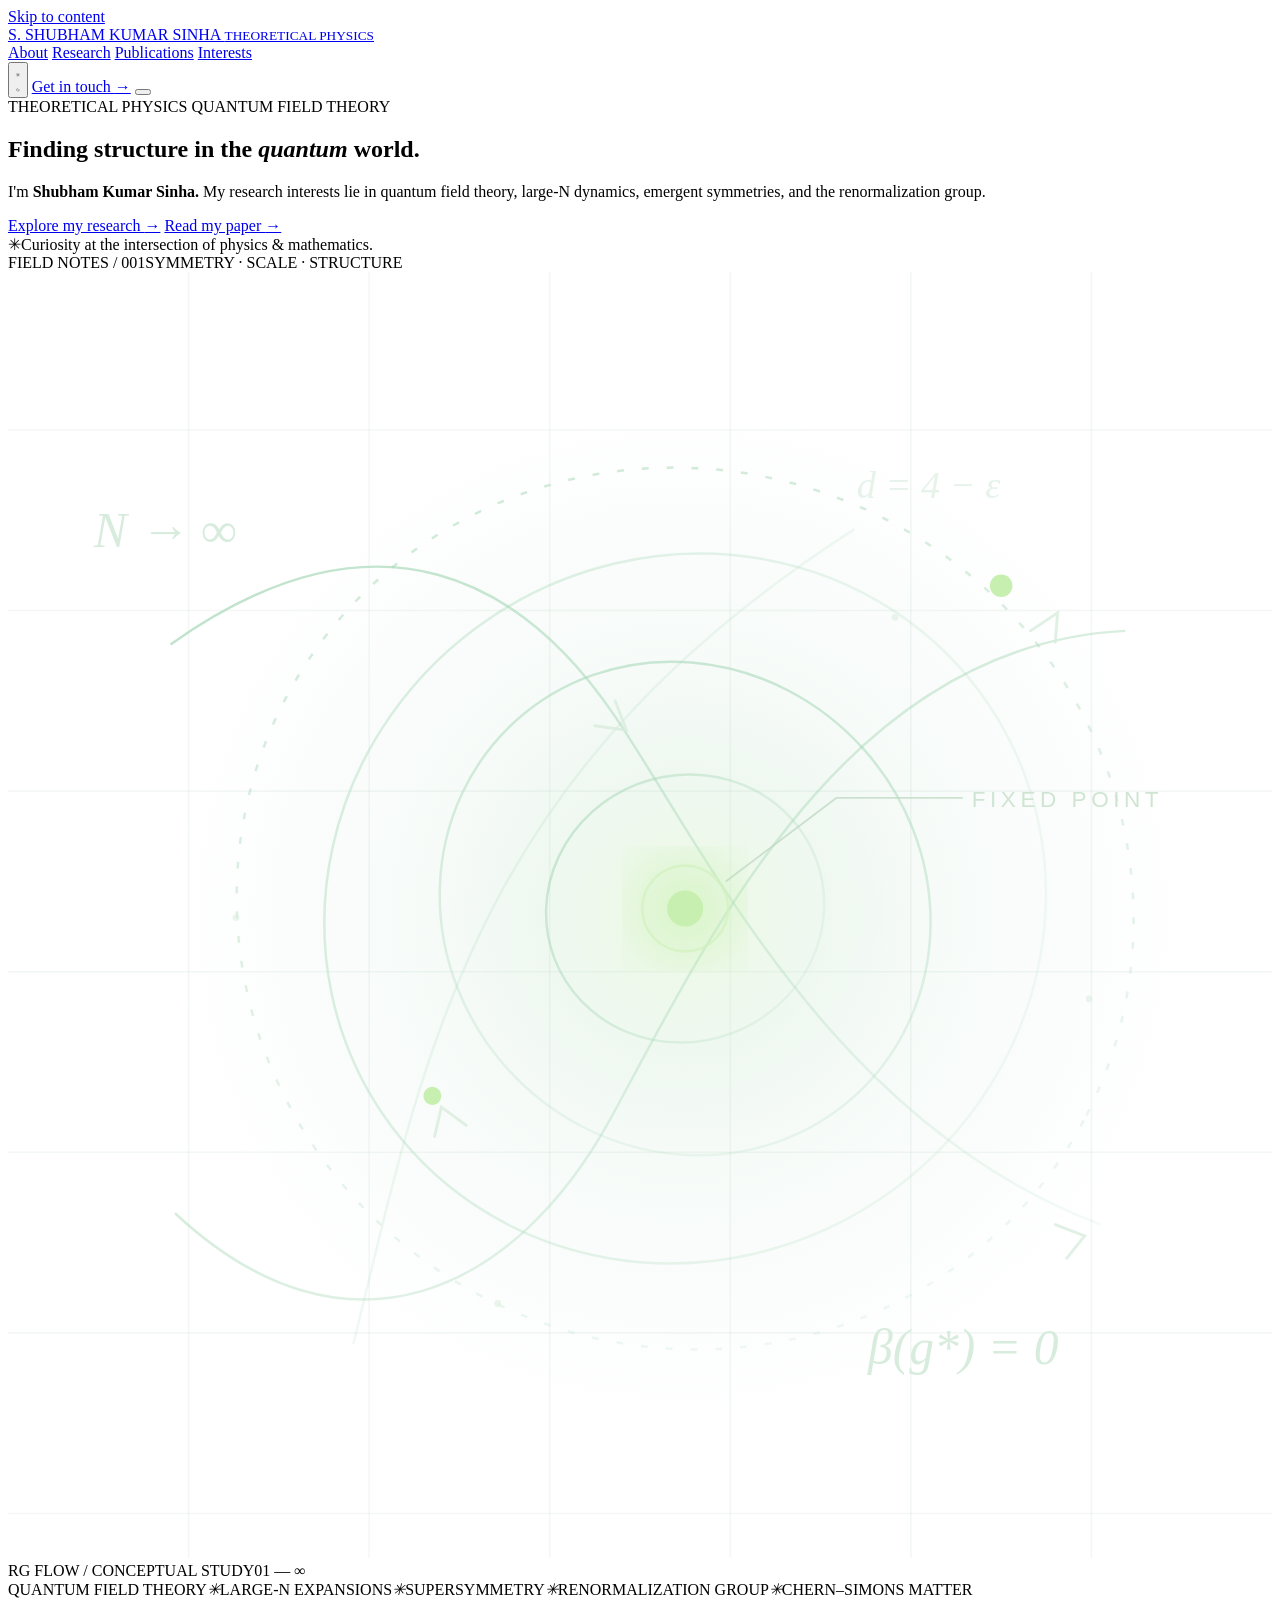
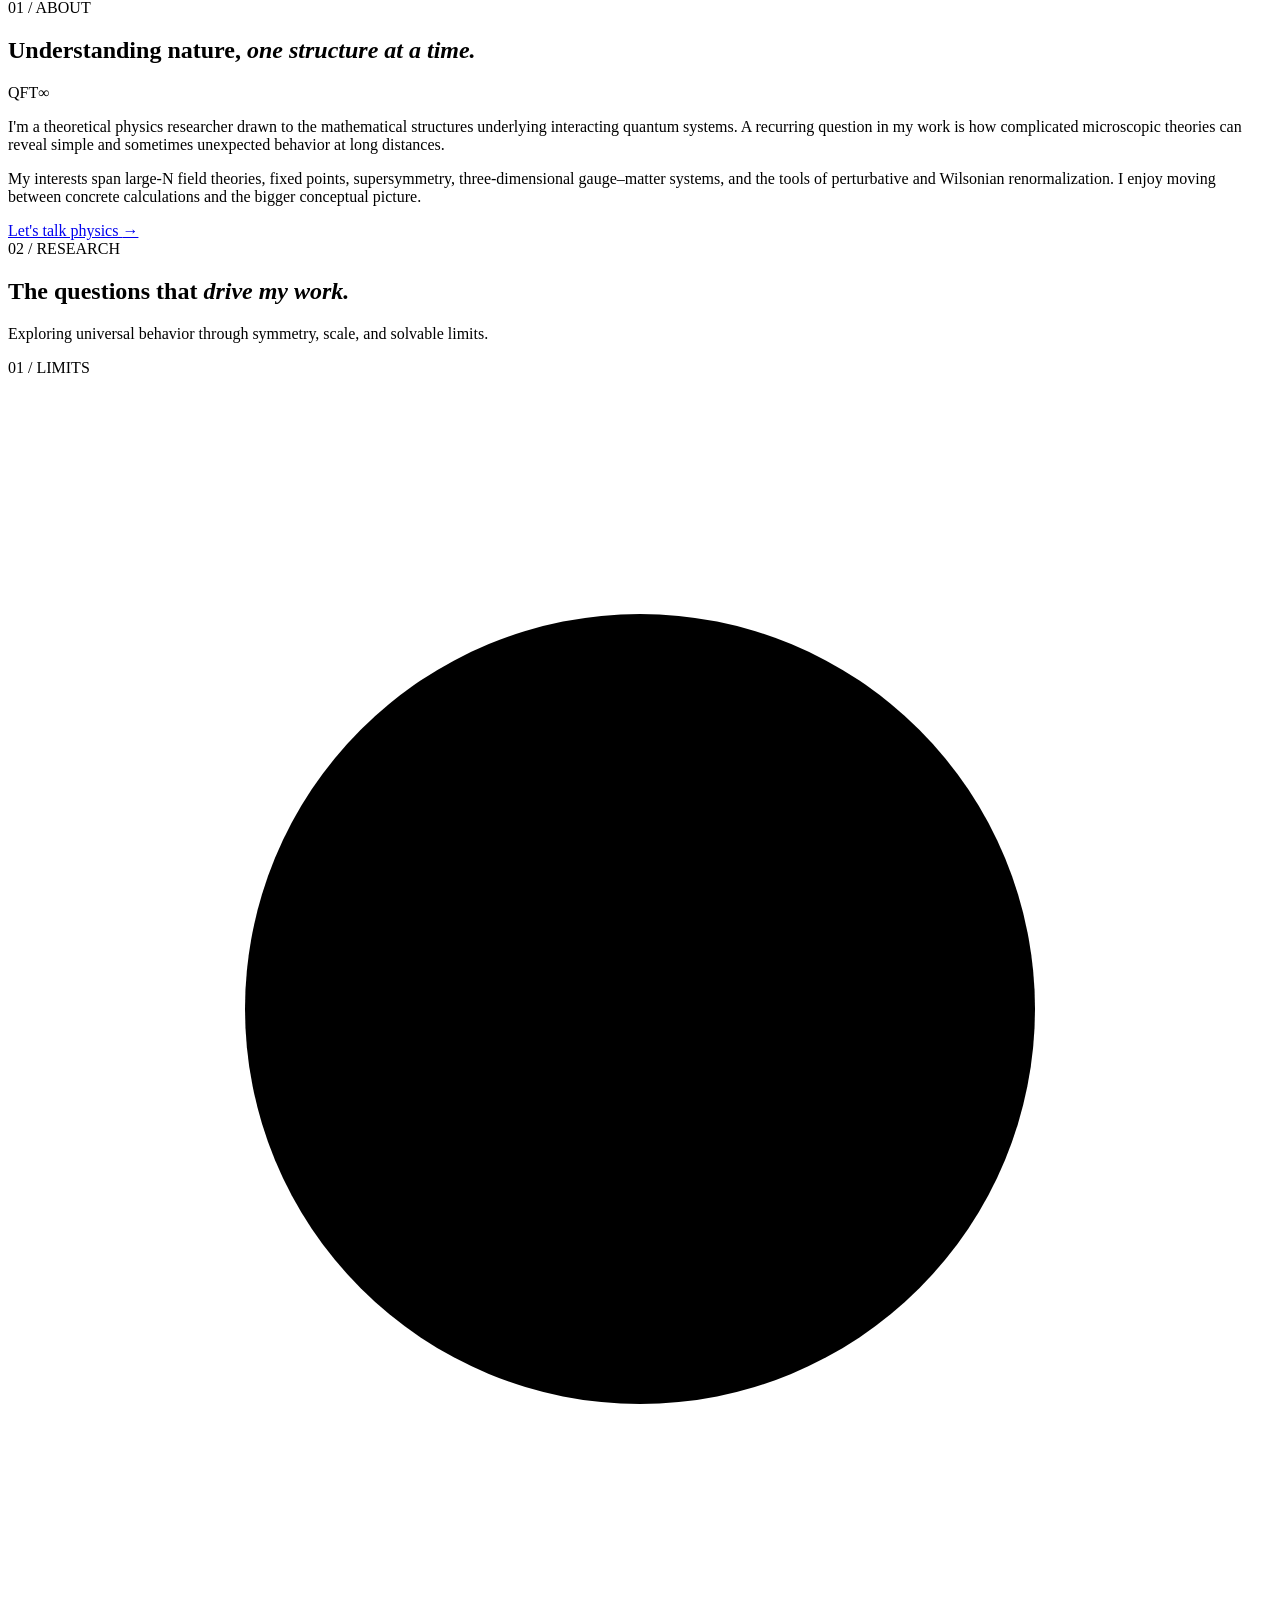
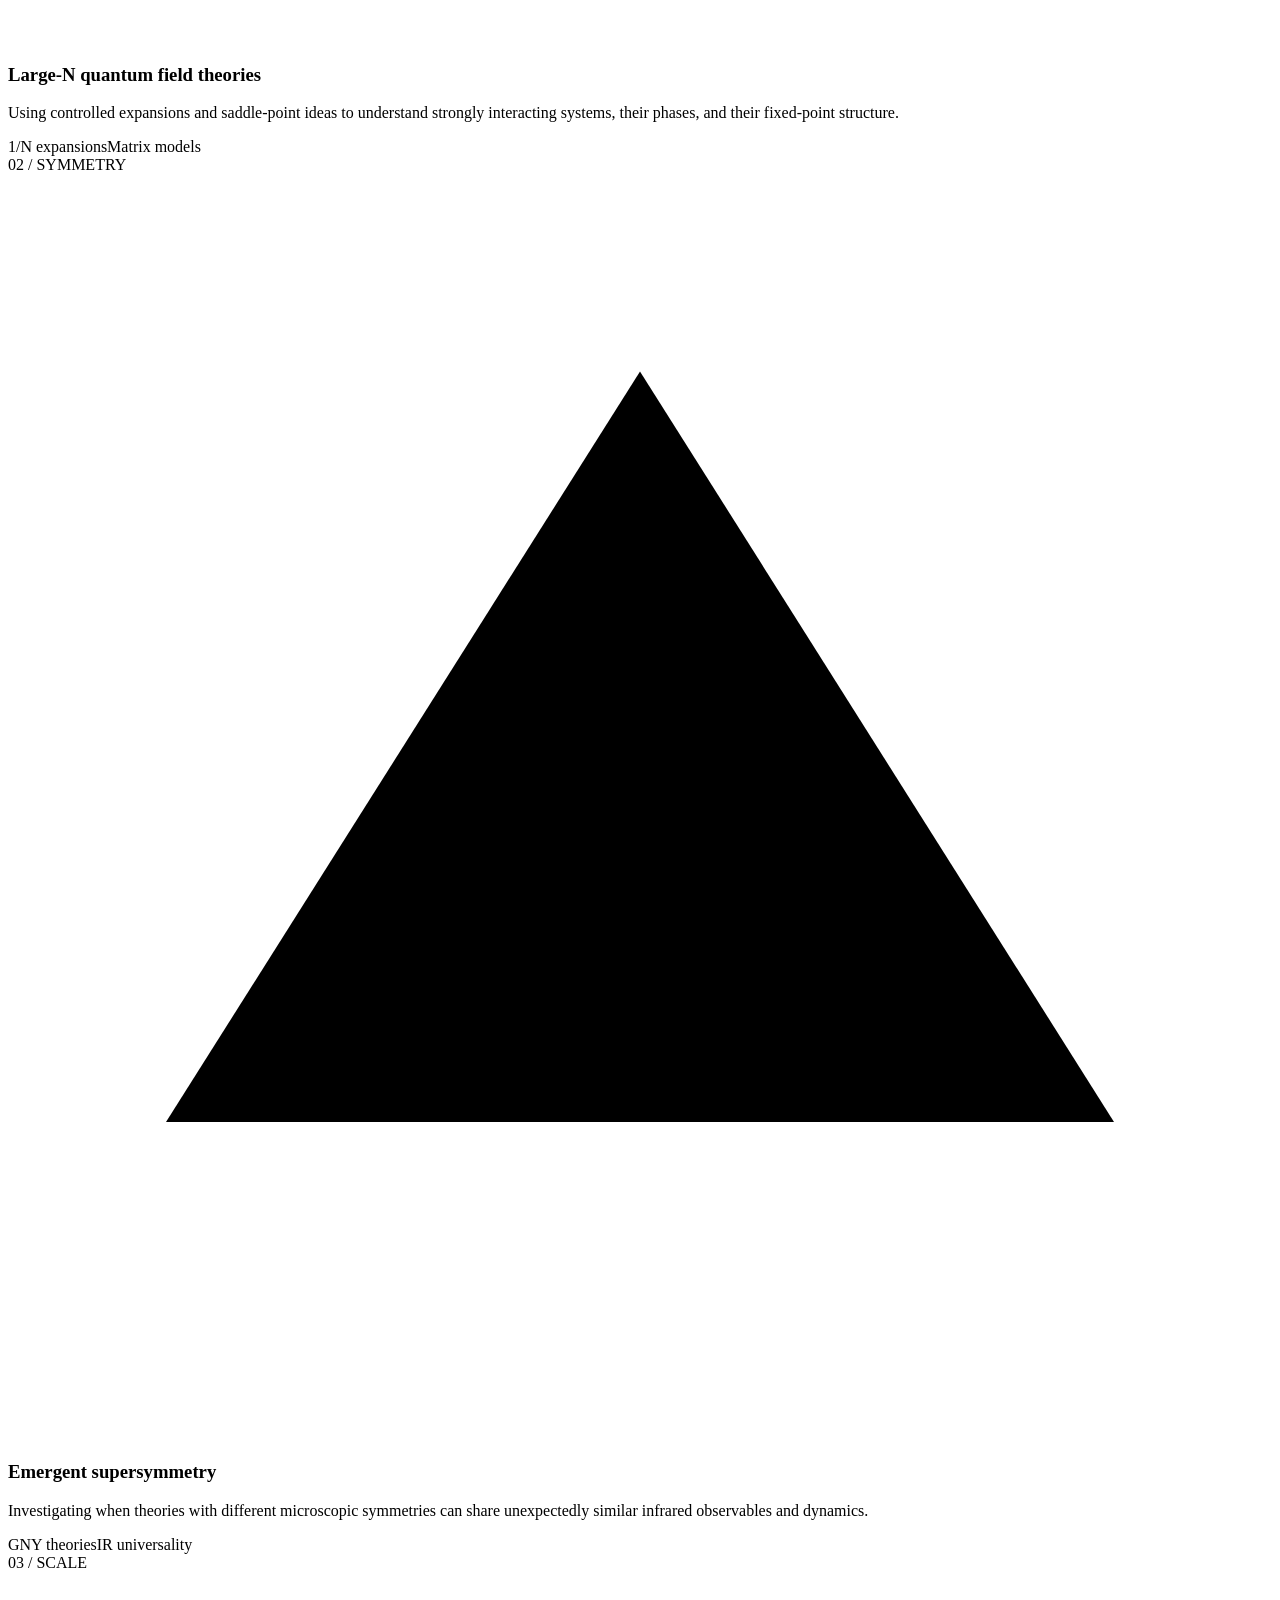
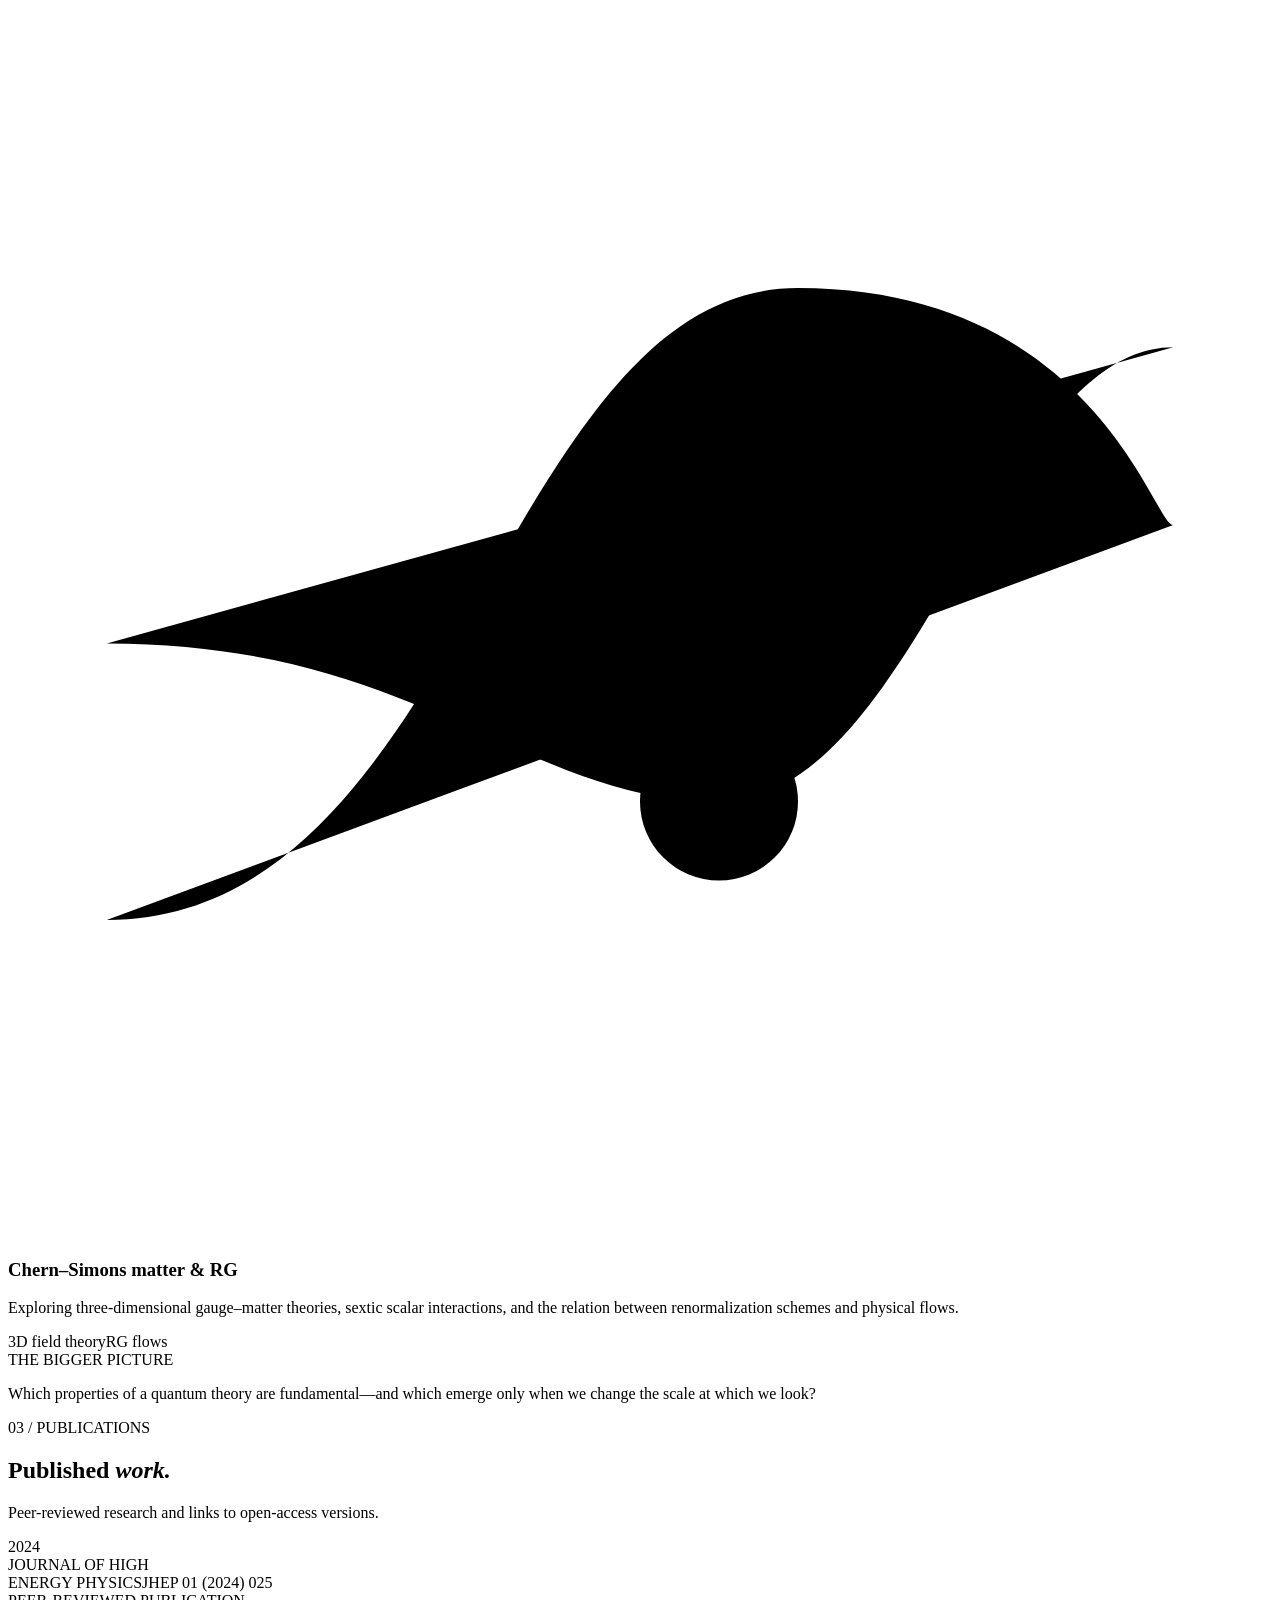
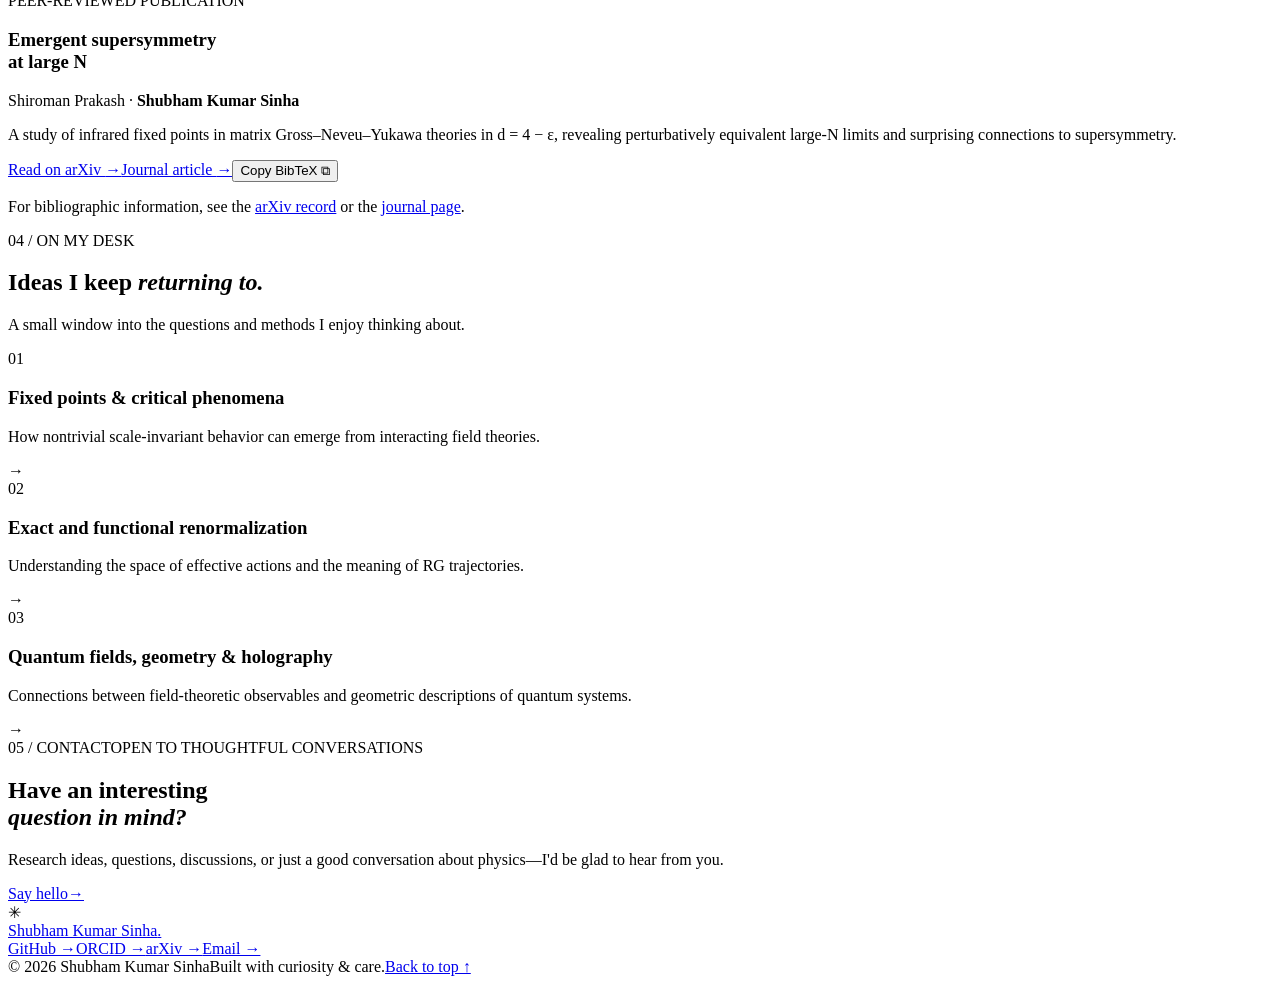
==== index.html @ 21d88cf6 "Add academic website: index.html" ====
<!doctype html>
<html lang="en">
<head>
  <meta charset="utf-8">
  <meta name="viewport" content="width=device-width, initial-scale=1">
  <meta name="theme-color" content="#f6f5f1">
  <meta name="description" content="Shubham Kumar Sinha — theoretical physics researcher exploring quantum field theory, large-N limits, emergent symmetries, and renormalization.">
  <meta property="og:type" content="website">
  <meta property="og:title" content="Shubham Kumar Sinha | Theoretical Physics">
  <meta property="og:description" content="Research in quantum field theory, large-N dynamics, emergent symmetries, and renormalization.">
  <meta property="og:url" content="https://shubham-kumar-sinha.github.io/">
  <title>Shubham Kumar Sinha — Theoretical Physics</title>
  <link rel="icon" type="image/svg+xml" href="./favicon.svg">
  <link rel="stylesheet" href="./styles.css">
  <script defer src="./script.js"></script>
</head>
<body>
  <a class="skip-link" href="#main">Skip to content</a>
  <div class="site-shell" id="top">
    <header class="site-header" id="header">
      <a class="brand" href="#top" aria-label="Shubham Kumar Sinha, home">
        <span class="brand-mark" aria-hidden="true">S<span class="brand-accent">.</span></span>
        <span class="brand-wordmark">SHUBHAM KUMAR SINHA <small>THEORETICAL PHYSICS</small></span>
      </a>
      <nav class="desktop-nav" aria-label="Primary navigation">
        <a href="#about">About</a>
        <a href="#research">Research</a>
        <a href="#publications">Publications</a>
        <a href="#notes">Interests</a>
      </nav>
      <div class="header-actions">
        <button class="theme-toggle" type="button" aria-label="Switch to dark theme" title="Toggle color theme">
          <svg class="sun-icon" viewBox="0 0 24 24" fill="none" stroke="currentColor" stroke-width="1.7" stroke-linecap="round"><circle cx="12" cy="12" r="4"/><path d="M12 2v2m0 16v2M4.93 4.93l1.42 1.42m11.3 11.3 1.42 1.42M2 12h2m16 0h2M4.93 19.07l1.42-1.42m11.3-11.3 1.42-1.42"/></svg>
          <svg class="moon-icon" viewBox="0 0 24 24" fill="none" stroke="currentColor" stroke-width="1.7" stroke-linecap="round"><path d="M20.8 14.2A9 9 0 019.8 3.2 9 9 0 1020.8 14.2z"/></svg>
        </button>
        <a class="header-contact" href="#contact">Get in touch <span aria-hidden="true">→</span></a>
        <button class="menu-toggle" type="button" aria-label="Open menu" aria-expanded="false" aria-controls="mobile-nav"><span></span><span></span></button>
      </div>
      <nav class="mobile-nav" id="mobile-nav" aria-label="Mobile navigation" hidden>
        <a href="#about">About</a><a href="#research">Research</a><a href="#publications">Publications</a><a href="#notes">Interests</a><a href="#contact">Contact</a>
      </nav>
    </header>

    <main id="main">
      <section class="hero section-grid" aria-labelledby="hero-title">
        <div class="hero-copy">
          <div class="eyebrow"><span class="eyebrow-dot"></span> THEORETICAL PHYSICS <span class="eyebrow-line"></span> QUANTUM FIELD THEORY</div>
          <h1 id="hero-title">Finding structure in the <em>quantum</em> world<span class="period">.</span></h1>
          <p class="hero-intro">I'm <strong>Shubham Kumar Sinha.</strong> My research interests lie in quantum field theory, large-<span class="math-n">N</span> dynamics, emergent symmetries, and the renormalization group.</p>
          <div class="hero-buttons">
            <a class="button button-primary" href="#research">Explore my research <span aria-hidden="true">→</span></a>
            <a class="button button-text" href="https://arxiv.org/abs/2307.06841" target="_blank" rel="noopener noreferrer">Read my paper <span aria-hidden="true">→</span></a>
          </div>
          <div class="hero-footnote"><span class="little-spark" aria-hidden="true">✳</span><span>Curiosity at the intersection of physics & mathematics.</span></div>
        </div>
        <div class="hero-art" aria-label="Abstract illustration of renormalization group flow and fixed points">
          <div class="art-topline"><span>FIELD NOTES / 001</span><span>SYMMETRY · SCALE · STRUCTURE</span></div>
          <svg class="flow-art" viewBox="0 0 560 570" role="img" aria-labelledby="flow-title flow-desc">
            <title id="flow-title">An abstract map of a quantum field theory</title>
            <desc id="flow-desc">Concentric curved trajectories approach a luminous fixed point, with small dots and mathematical annotations.</desc>
            <defs>
              <radialGradient id="halo"><stop offset="0" stop-color="#c4f1a8" stop-opacity=".29"/><stop offset=".46" stop-color="#88c4a3" stop-opacity=".08"/><stop offset="1" stop-color="#88c4a3" stop-opacity="0"/></radialGradient>
              <linearGradient id="curves" x1="0" y1="0" x2="1" y2="1"><stop stop-color="#a8d8b8" stop-opacity=".75"/><stop offset="1" stop-color="#a8d8b8" stop-opacity=".12"/></linearGradient>
              <filter id="blur"><feGaussianBlur stdDeviation="13"/></filter>
            </defs>
            <g class="gridlines" stroke="#a3c2b2" stroke-opacity=".13" stroke-width=".7">
              <path d="M80 0V570M160 0V570M240 0V570M320 0V570M400 0V570M480 0V570"/>
              <path d="M0 70H560M0 150H560M0 230H560M0 310H560M0 390H560M0 470H560M0 550H560"/>
            </g>
            <circle cx="299" cy="285" r="225" fill="url(#halo)"/>
            <g fill="none" stroke="url(#curves)" stroke-width="1.1">
              <ellipse cx="300" cy="282" rx="200" ry="194" transform="rotate(28 300 282)" stroke-dasharray="3 8" opacity=".8"/>
              <ellipse cx="300" cy="282" rx="162" ry="155" transform="rotate(-34 300 282)" opacity=".65"/>
              <ellipse cx="300" cy="282" rx="112" ry="106" transform="rotate(48 300 282)" opacity=".9"/>
              <ellipse cx="300" cy="282" rx="62" ry="59" transform="rotate(-21 300 282)" opacity=".85"/>
              <path d="M74 417 C150 488 225 452 267 375 S370 165 495 159"/>
              <path d="M72 165 C165 99 229 138 269 197 S365 377 484 422"/>
              <path d="M153 475 C185 345 205 223 375 114" opacity=".4"/>
            </g>
            <g stroke="#d7ecdc" stroke-width="1.3" stroke-linecap="round" fill="none" opacity=".74"><path d="m453 159 12-8-1 13"/><path d="m464 422 13 5-8 10"/><path d="m269 190 5 13-14-2"/><path d="m189 383 3-13 11 8"/></g>
            <g fill="#c7efb0"><circle class="orbit-dot orbit-one" cx="440" cy="139" r="5"/><circle class="orbit-dot orbit-two" cx="188" cy="365" r="4"/><circle cx="300" cy="282" r="8"/><circle cx="300" cy="282" r="19" fill="none" stroke="#d7f2c7" stroke-width="1.2" opacity=".7"/></g>
            <circle cx="300" cy="282" r="23" fill="#c7efb0" opacity=".55" filter="url(#blur)"/>
            <g font-family="Georgia,serif" fill="#d8ecde" font-size="22" font-style="italic"><text x="38" y="122">N → ∞</text><text x="381" y="484">β(g*) = 0</text><text x="376" y="100" font-size="17" opacity=".62">d = 4 − ε</text></g>
            <g stroke="#bdd6bf" stroke-opacity=".7" fill="none"><path d="M318 270L367 233L423 233" stroke-width=".8"/></g><text x="427" y="237" fill="#cfe5d2" font-family="Arial,sans-serif" font-size="10" letter-spacing="2">FIXED POINT</text>
            <g fill="#d8ecde" opacity=".55"><circle cx="101" cy="286" r="1.5"/><circle cx="479" cy="322" r="1.5"/><circle cx="393" cy="153" r="1.5"/><circle cx="217" cy="457" r="1.5"/></g>
          </svg>
          <div class="art-bottomline"><span>RG FLOW / CONCEPTUAL STUDY</span><span class="art-index">01 — ∞</span></div>
        </div>
      </section>

      <div class="topic-strip" aria-label="Research areas"><div class="topic-strip-inner"><span>QUANTUM FIELD THEORY</span><i aria-hidden="true">✳</i><span>LARGE-N EXPANSIONS</span><i aria-hidden="true">✳</i><span>SUPERSYMMETRY</span><i aria-hidden="true">✳</i><span>RENORMALIZATION GROUP</span><i aria-hidden="true">✳</i><span>CHERN–SIMONS MATTER</span></div></div>

      <section class="about section-pad" id="about" aria-labelledby="about-title">
        <div class="section-heading reveal"><div class="overline"><span>01 / ABOUT</span><span class="overline-rule"></span></div><h2 id="about-title">Understanding nature, <em>one structure at a time.</em></h2></div>
        <div class="about-body reveal">
          <div class="about-stamp" aria-hidden="true"><span>QFT</span><span>∞</span></div>
          <div class="about-text"><p>I'm a theoretical physics researcher drawn to the mathematical structures underlying interacting quantum systems. A recurring question in my work is how complicated microscopic theories can reveal simple and sometimes unexpected behavior at long distances.</p><p>My interests span large-<span class="math-n">N</span> field theories, fixed points, supersymmetry, three-dimensional gauge–matter systems, and the tools of perturbative and Wilsonian renormalization. I enjoy moving between concrete calculations and the bigger conceptual picture.</p><a class="inline-link" href="#contact">Let's talk physics <span aria-hidden="true">→</span></a></div>
        </div>
      </section>

      <section class="research section-pad" id="research" aria-labelledby="research-title">
        <div class="section-heading reveal"><div class="overline"><span>02 / RESEARCH</span><span class="overline-rule"></span></div><div class="heading-flex"><h2 id="research-title">The questions that <em>drive my work.</em></h2><p>Exploring universal behavior through symmetry, scale, and solvable limits.</p></div></div>
        <div class="research-grid">
          <article class="research-card reveal"><div class="card-top"><span>01 / LIMITS</span><svg viewBox="0 0 64 64" aria-hidden="true"><circle cx="32" cy="32" r="20"/><circle cx="32" cy="32" r="12"/><circle cx="32" cy="32" r="4" fill="currentColor"/><path d="M32 2v12M32 50v12M2 32h12M50 32h12"/></svg></div><h3>Large-<span class="math-n">N</span> quantum field theories</h3><p>Using controlled expansions and saddle-point ideas to understand strongly interacting systems, their phases, and their fixed-point structure.</p><div class="card-tags"><span>1/N expansions</span><span>Matrix models</span></div></article>
          <article class="research-card reveal"><div class="card-top"><span>02 / SYMMETRY</span><svg viewBox="0 0 64 64" aria-hidden="true"><path d="M8 48 32 10l24 38H8Z"/><path d="M17 48 32 24l15 24"/><circle cx="32" cy="37" r="5"/><path d="M7 18h15M42 18h15"/></svg></div><h3>Emergent supersymmetry</h3><p>Investigating when theories with different microscopic symmetries can share unexpectedly similar infrared observables and dynamics.</p><div class="card-tags"><span>GNY theories</span><span>IR universality</span></div></article>
          <article class="research-card reveal"><div class="card-top"><span>03 / SCALE</span><svg viewBox="0 0 64 64" aria-hidden="true"><path d="M5 48c18 0 20-32 35-32s18 12 19 12"/><path d="M5 34c16 0 21 8 31 8s14-23 23-23"/><circle cx="36" cy="42" r="4" fill="currentColor"/></svg></div><h3>Chern–Simons matter & RG</h3><p>Exploring three-dimensional gauge–matter theories, sextic scalar interactions, and the relation between renormalization schemes and physical flows.</p><div class="card-tags"><span>3D field theory</span><span>RG flows</span></div></article>
        </div>
        <div class="research-footer reveal"><span>THE BIGGER PICTURE</span><p>Which properties of a quantum theory are fundamental—and which emerge only when we change the scale at which we look?</p></div>
      </section>

      <section class="publications section-pad" id="publications" aria-labelledby="publications-title">
        <div class="section-heading reveal"><div class="overline"><span>03 / PUBLICATIONS</span><span class="overline-rule"></span></div><div class="heading-flex"><h2 id="publications-title">Published <em>work.</em></h2><p>Peer-reviewed research and links to open-access versions.</p></div></div>
        <article class="paper-card reveal">
          <div class="paper-side"><div class="paper-year">2024<span class="paper-year-line"></span></div><span class="paper-category">JOURNAL OF HIGH<br>ENERGY PHYSICS</span><span class="paper-serial">JHEP 01 (2024) 025</span></div>
          <div class="paper-content"><span class="paper-kicker"><span class="paper-dot"></span> PEER-REVIEWED PUBLICATION</span><h3>Emergent supersymmetry<br>at large <span class="math-n">N</span></h3><p class="paper-authors">Shiroman Prakash <span aria-hidden="true">·</span> <strong>Shubham Kumar Sinha</strong></p><p class="paper-abstract">A study of infrared fixed points in matrix Gross–Neveu–Yukawa theories in <span class="nowrap">d = 4 − ε</span>, revealing perturbatively equivalent large-<span class="math-n">N</span> limits and surprising connections to supersymmetry.</p><div class="paper-actions"><a class="paper-link" href="https://arxiv.org/abs/2307.06841" target="_blank" rel="noopener noreferrer">Read on arXiv <span aria-hidden="true">→</span></a><a class="paper-link" href="https://doi.org/10.1007/JHEP01(2024)025" target="_blank" rel="noopener noreferrer">Journal article <span aria-hidden="true">→</span></a><button class="citation-button" type="button">Copy BibTeX <span class="copy-icon" aria-hidden="true">⧉</span></button></div></div>
        </article>
        <p class="pub-note reveal">For bibliographic information, see the <a href="https://arxiv.org/abs/2307.06841" target="_blank" rel="noopener noreferrer">arXiv record</a> or the <a href="https://doi.org/10.1007/JHEP01(2024)025" target="_blank" rel="noopener noreferrer">journal page</a>.</p>
      </section>

      <section class="interests section-pad" id="notes" aria-labelledby="interests-title">
        <div class="section-heading reveal"><div class="overline"><span>04 / ON MY DESK</span><span class="overline-rule"></span></div><div class="heading-flex"><h2 id="interests-title">Ideas I keep <em>returning to.</em></h2><p>A small window into the questions and methods I enjoy thinking about.</p></div></div>
        <div class="interest-list">
          <div class="interest-row reveal"><span class="interest-number">01</span><div><h3>Fixed points & critical phenomena</h3><p>How nontrivial scale-invariant behavior can emerge from interacting field theories.</p></div><span class="interest-glyph" aria-hidden="true">→</span></div>
          <div class="interest-row reveal"><span class="interest-number">02</span><div><h3>Exact and functional renormalization</h3><p>Understanding the space of effective actions and the meaning of RG trajectories.</p></div><span class="interest-glyph" aria-hidden="true">→</span></div>
          <div class="interest-row reveal"><span class="interest-number">03</span><div><h3>Quantum fields, geometry & holography</h3><p>Connections between field-theoretic observables and geometric descriptions of quantum systems.</p></div><span class="interest-glyph" aria-hidden="true">→</span></div>
        </div>
      </section>

      <section class="contact section-pad" id="contact" aria-labelledby="contact-title"><div class="contact-inner reveal"><div class="contact-top"><span>05 / CONTACT</span><span>OPEN TO THOUGHTFUL CONVERSATIONS</span></div><h2 id="contact-title">Have an interesting<br><em>question in mind?</em></h2><div class="contact-bottom"><p>Research ideas, questions, discussions, or just a good conversation about physics—I'd be glad to hear from you.</p><a class="contact-cta" href="mailto:shbkrsi@gmail.com" aria-label="Send an email to Shubham Kumar Sinha"><span>Say hello</span><span class="contact-arrow" aria-hidden="true">→</span></a></div><span class="contact-decor" aria-hidden="true">✳</span></div></section>
    </main>

    <footer class="footer"><div class="footer-main"><a class="footer-brand" href="#top">Shubham Kumar Sinha<span>.</span></a><div class="footer-links"><a href="https://github.com/shubham-kumar-sinha" target="_blank" rel="noopener noreferrer">GitHub →</a><a href="https://orcid.org/0009-0005-8349-832X" target="_blank" rel="noopener noreferrer">ORCID →</a><a href="https://arxiv.org/abs/2307.06841" target="_blank" rel="noopener noreferrer">arXiv →</a><a href="mailto:shbkrsi@gmail.com">Email →</a></div></div><div class="footer-bottom"><span>© <span id="year">2026</span> Shubham Kumar Sinha</span><span>Built with curiosity & care.</span><a href="#top">Back to top ↑</a></div></footer>
  </div>
</body>
</html>
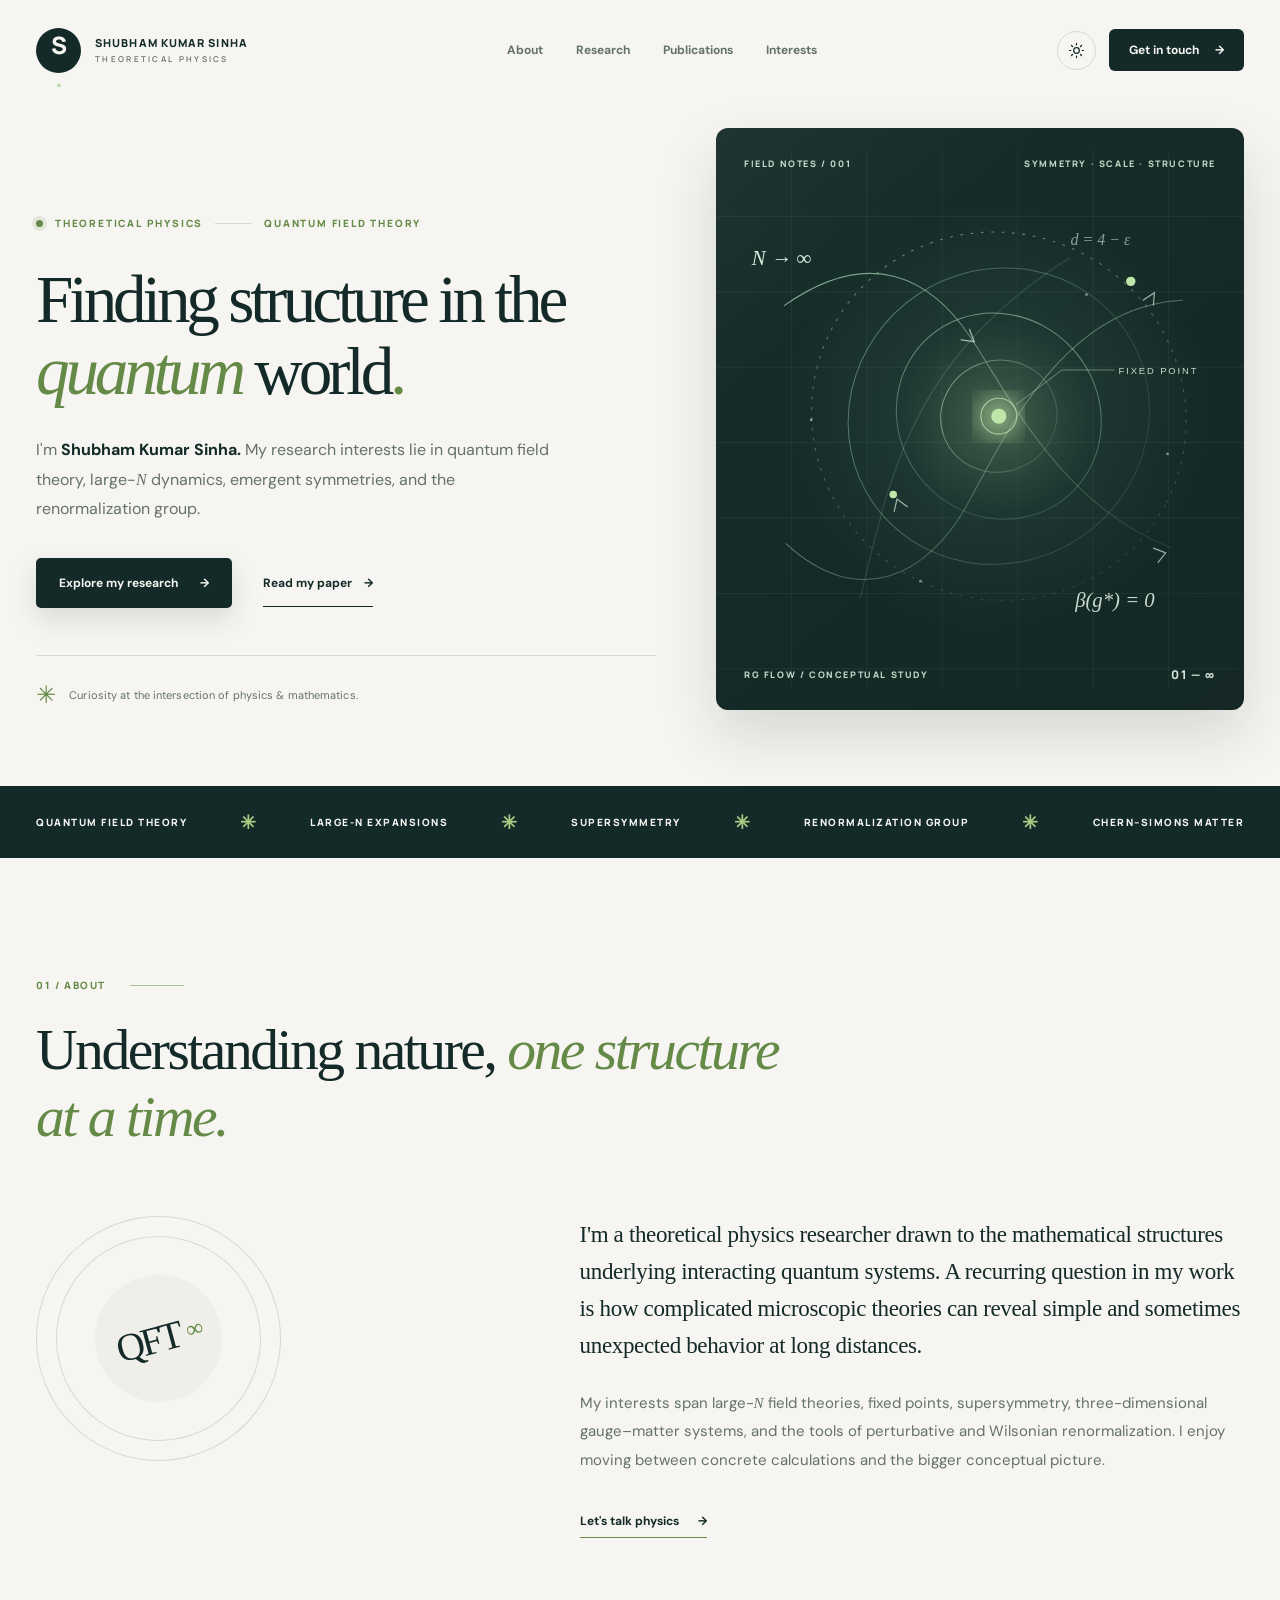
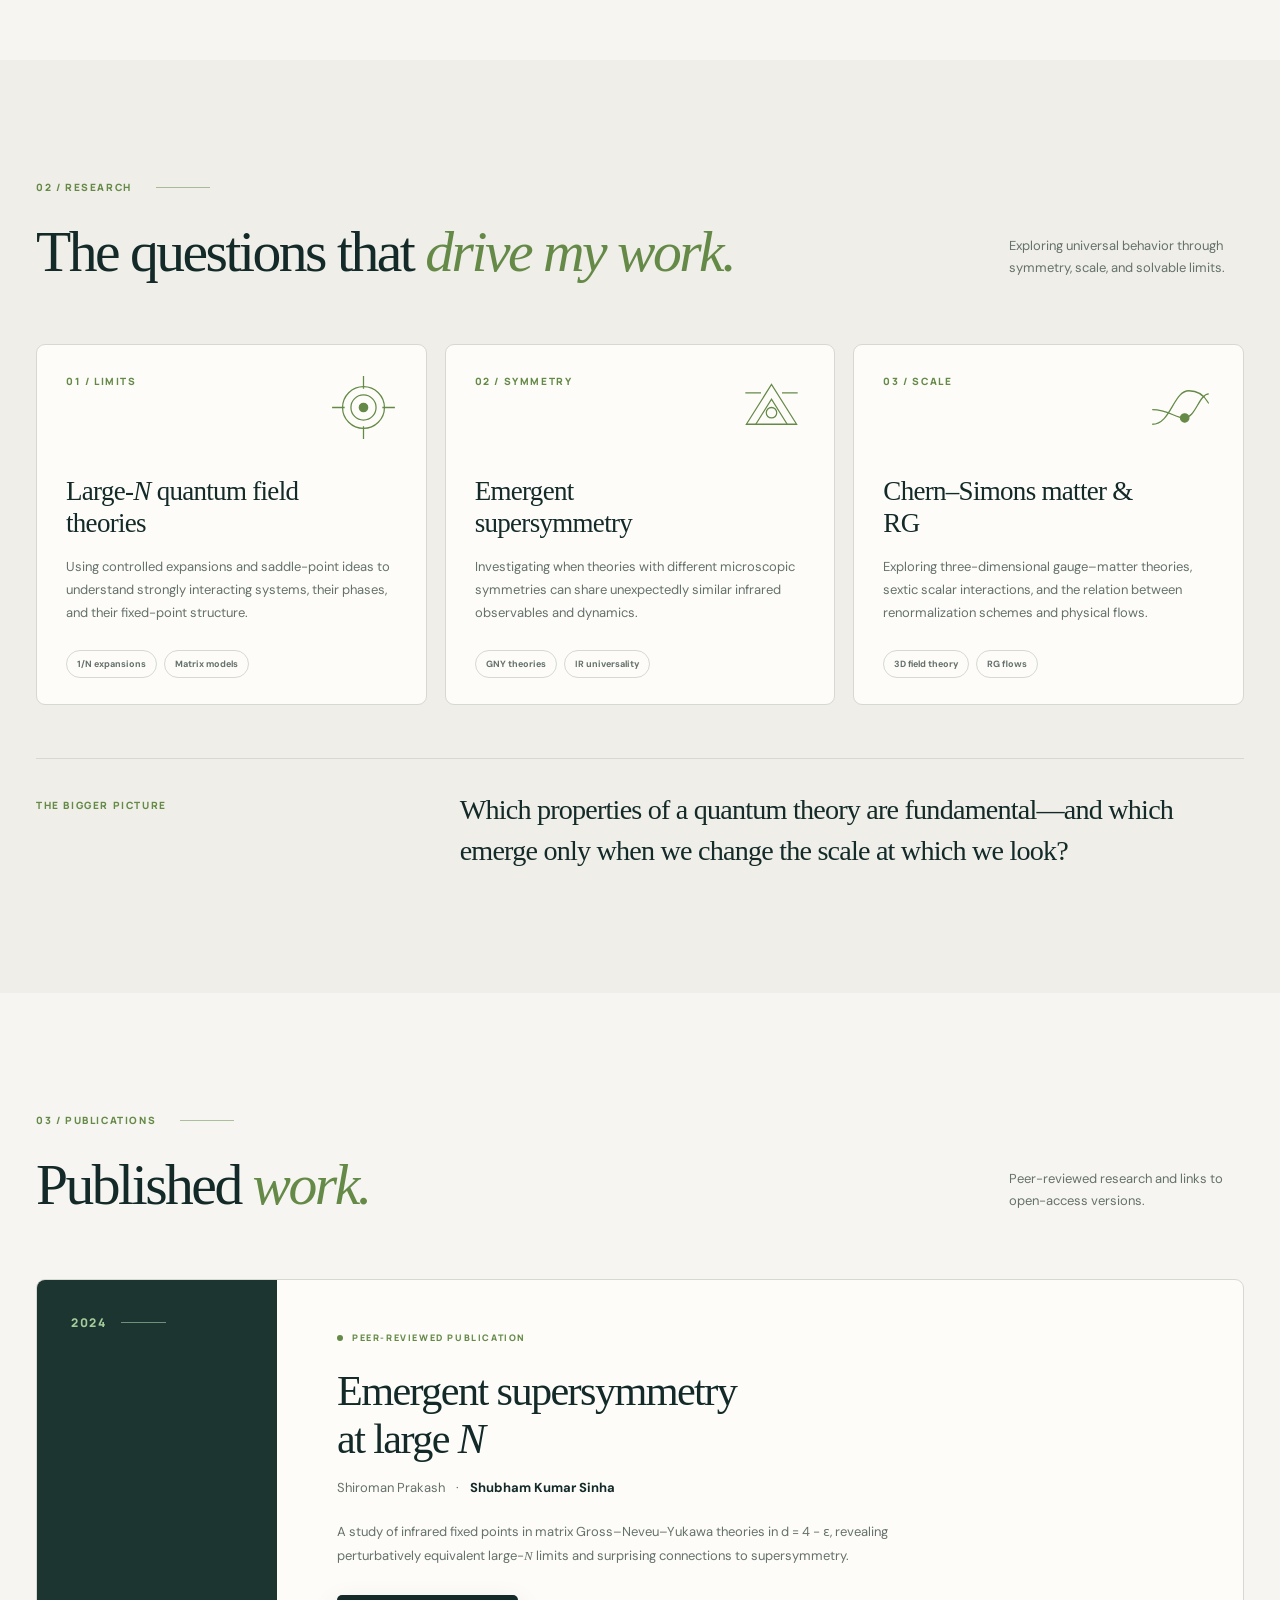
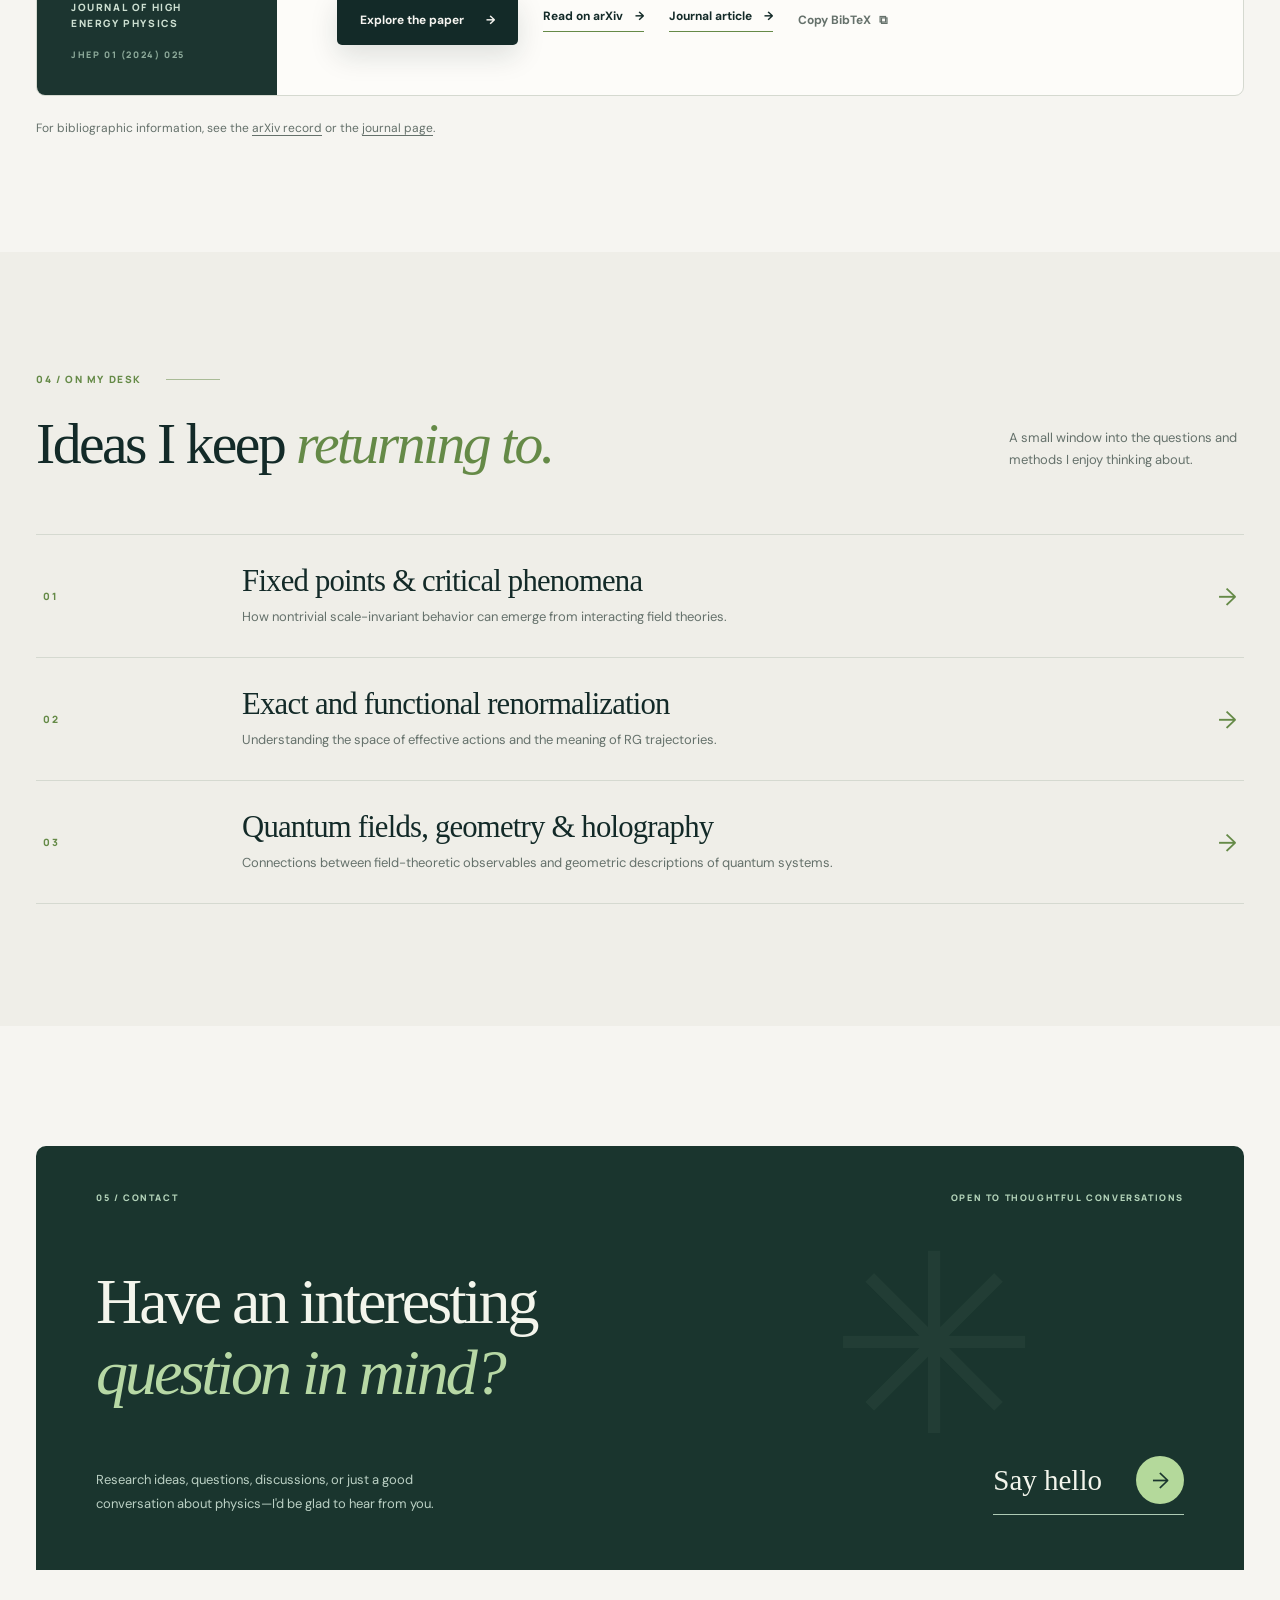
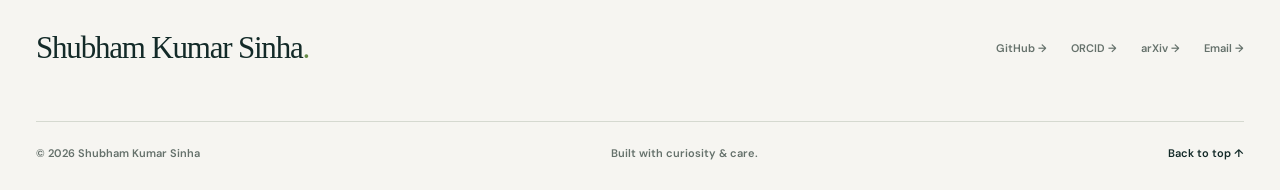
==== commit 27de0460: "Add interactive emergent supersymmetry publication page" ====
--- a/index.html
+++ b/index.html
@@ -112,7 +112,7 @@
         <div class="section-heading reveal"><div class="overline"><span>03 / PUBLICATIONS</span><span class="overline-rule"></span></div><div class="heading-flex"><h2 id="publications-title">Published <em>work.</em></h2><p>Peer-reviewed research and links to open-access versions.</p></div></div>
         <article class="paper-card reveal">
           <div class="paper-side"><div class="paper-year">2024<span class="paper-year-line"></span></div><span class="paper-category">JOURNAL OF HIGH<br>ENERGY PHYSICS</span><span class="paper-serial">JHEP 01 (2024) 025</span></div>
-          <div class="paper-content"><span class="paper-kicker"><span class="paper-dot"></span> PEER-REVIEWED PUBLICATION</span><h3>Emergent supersymmetry<br>at large <span class="math-n">N</span></h3><p class="paper-authors">Shiroman Prakash <span aria-hidden="true">·</span> <strong>Shubham Kumar Sinha</strong></p><p class="paper-abstract">A study of infrared fixed points in matrix Gross–Neveu–Yukawa theories in <span class="nowrap">d = 4 − ε</span>, revealing perturbatively equivalent large-<span class="math-n">N</span> limits and surprising connections to supersymmetry.</p><div class="paper-actions"><a class="paper-link" href="https://arxiv.org/abs/2307.06841" target="_blank" rel="noopener noreferrer">Read on arXiv <span aria-hidden="true">→</span></a><a class="paper-link" href="https://doi.org/10.1007/JHEP01(2024)025" target="_blank" rel="noopener noreferrer">Journal article <span aria-hidden="true">→</span></a><button class="citation-button" type="button">Copy BibTeX <span class="copy-icon" aria-hidden="true">⧉</span></button></div></div>
+          <div class="paper-content"><span class="paper-kicker"><span class="paper-dot"></span> PEER-REVIEWED PUBLICATION</span><h3>Emergent supersymmetry<br>at large <span class="math-n">N</span></h3><p class="paper-authors">Shiroman Prakash <span aria-hidden="true">·</span> <strong>Shubham Kumar Sinha</strong></p><p class="paper-abstract">A study of infrared fixed points in matrix Gross–Neveu–Yukawa theories in <span class="nowrap">d = 4 − ε</span>, revealing perturbatively equivalent large-<span class="math-n">N</span> limits and surprising connections to supersymmetry.</p><div class="paper-actions"><a class="button button-primary" href="./publications/emergent-supersymmetry/">Explore the paper <span aria-hidden="true">→</span></a><a class="paper-link" href="https://arxiv.org/abs/2307.06841" target="_blank" rel="noopener noreferrer">Read on arXiv <span aria-hidden="true">→</span></a><a class="paper-link" href="https://doi.org/10.1007/JHEP01(2024)025" target="_blank" rel="noopener noreferrer">Journal article <span aria-hidden="true">→</span></a><button class="citation-button" type="button">Copy BibTeX <span class="copy-icon" aria-hidden="true">⧉</span></button></div></div>
         </article>
         <p class="pub-note reveal">For bibliographic information, see the <a href="https://arxiv.org/abs/2307.06841" target="_blank" rel="noopener noreferrer">arXiv record</a> or the <a href="https://doi.org/10.1007/JHEP01(2024)025" target="_blank" rel="noopener noreferrer">journal page</a>.</p>
       </section>
--- a/styles.css
+++ b/styles.css
@@ -0,0 +1,8 @@
+@import url('https://fonts.googleapis.com/css2?family=DM+Sans:wght@400;500;600;700&family=Manrope:wght@400;500;600;700;800&display=swap');
+:root{--bg:#f6f5f1;--surface:#fdfcf9;--surface2:#efeee8;--ink:#132a28;--muted:#65716b;--rule:#d5d9d0;--accent:#aaca82;--accent-strong:#658a47;--shadow:0 20px 70px rgba(25,47,42,.06);--max:1320px;scroll-behavior:smooth}
+:root[data-theme="dark"]{--bg:#14221f;--surface:#1c302b;--surface2:#233a33;--ink:#eff3e9;--muted:#afbeb4;--rule:#385149;--accent:#b4d99b;--accent-strong:#b4d99b;--shadow:0 20px 70px rgba(0,0,0,.15)}
+*{box-sizing:border-box}html{scroll-padding-top:100px}body{margin:0;background:var(--bg);color:var(--ink);font-family:'DM Sans',system-ui,-apple-system,sans-serif;-webkit-font-smoothing:antialiased}a{color:inherit;text-decoration:none}button{font:inherit}::selection{background:#b4d99b;color:#14221f}.site-shell{max-width:1800px;margin:0 auto;overflow:hidden}.skip-link{position:absolute;z-index:999;top:-100px;left:16px;background:#fff;color:#111;padding:12px}.skip-link:focus{top:12px}.site-header{height:100px;display:flex;align-items:center;justify-content:space-between;gap:25px;max-width:var(--max);margin:auto;padding:0 36px;position:relative;z-index:30}.brand{display:flex;align-items:center;gap:14px;min-width:230px}.brand-mark{display:grid;place-items:center;border-radius:50%;width:45px;height:45px;background:var(--ink);color:var(--bg);font-size:24px;font-weight:800;font-family:'Manrope',sans-serif;letter-spacing:-3px;padding-right:3px}.brand-accent{color:#b6d9a5}.brand-wordmark{font-family:'Manrope',sans-serif;font-size:11px;font-weight:800;letter-spacing:1.1px;line-height:1.45}.brand-wordmark small{display:block;color:var(--muted);letter-spacing:2.3px;font-size:8px;font-weight:600;margin-top:2px}.desktop-nav,.header-actions{display:flex;align-items:center}.desktop-nav{gap:33px}.desktop-nav a{font-size:12px;font-weight:700;color:var(--muted);transition:color .2s}.desktop-nav a:hover,.desktop-nav a:focus-visible{color:var(--ink)}.header-actions{gap:13px}.header-contact{background:var(--ink);color:var(--bg);padding:13px 20px;border-radius:6px;font-weight:700;font-size:12px;white-space:nowrap}.header-contact span{margin-left:13px}.header-contact:hover{transform:translateY(-2px)}.theme-toggle{width:39px;height:39px;border:1px solid var(--rule);border-radius:50%;display:grid;place-items:center;background:transparent;color:var(--ink);cursor:pointer}.theme-toggle svg{width:17px;height:17px}.moon-icon{display:none}:root[data-theme="dark"] .sun-icon{display:none}:root[data-theme="dark"] .moon-icon{display:block}.menu-toggle{display:none}.mobile-nav{display:none}.section-grid,.section-pad{max-width:var(--max);margin:0 auto;padding-left:36px;padding-right:36px}.hero{display:grid;grid-template-columns:1.08fr .92fr;gap:5%;min-height:686px;align-items:stretch;padding-top:28px;padding-bottom:76px}.hero-copy{padding-top:88px;display:flex;flex-direction:column;align-items:flex-start}.eyebrow,.overline,.art-topline,.art-bottomline,.card-top,.paper-kicker,.paper-category,.paper-serial,.topic-strip,.contact-top,.interest-number,.paper-year,.research-footer>span{font-family:'Manrope',sans-serif;font-weight:800;letter-spacing:1.6px;font-size:10px}.eyebrow{display:flex;align-items:center;gap:12px;color:var(--accent-strong);letter-spacing:1.8px;white-space:nowrap}.eyebrow-dot{width:7px;height:7px;background:var(--accent-strong);border-radius:50%;box-shadow:0 0 0 4px color-mix(in srgb,var(--accent-strong) 13%,transparent)}.eyebrow-line{height:1px;background:var(--rule);width:37px}.hero h1{font-family:Georgia,'Times New Roman',serif;letter-spacing:-4.2px;font-size:clamp(57px,5.25vw,83px);font-weight:400;line-height:1.07;margin:34px 0 27px;max-width:685px}.hero h1 em,.section-heading h2 em,.contact h2 em{color:var(--accent-strong);font-weight:400}.period{color:var(--accent-strong)}.hero-intro{max-width:535px;color:var(--muted);font-size:16px;line-height:1.86;margin:0}.hero-intro strong{color:var(--ink)}.math-n{font-style:italic;font-family:Georgia,serif}.hero-buttons{display:flex;align-items:center;gap:31px;margin-top:34px}.button{font-size:12px;font-weight:700;white-space:nowrap}.button-primary{background:var(--ink);color:var(--bg);padding:17px 23px;border-radius:5px;display:inline-flex;align-items:center;gap:22px;box-shadow:0 11px 28px rgba(19,42,40,.13);transition:transform .25s,box-shadow .25s}.button-primary:hover{transform:translateY(-3px);box-shadow:0 17px 30px rgba(19,42,40,.2)}.button-text{border-bottom:1px solid var(--ink);padding:15px 0;transition:color .2s}.button-text:hover{color:var(--accent-strong)}.button-text span{margin-left:9px}.hero-footnote{display:flex;align-items:center;gap:13px;border-top:1px solid var(--rule);padding-top:23px;margin-top:auto;color:var(--muted);font-size:11px;letter-spacing:.1px;width:100%}.little-spark{font-size:24px;color:var(--accent-strong)}.hero-art{background:#162c29;min-height:570px;border-radius:12px;position:relative;overflow:hidden;box-shadow:0 26px 60px rgba(20,40,34,.14);color:#c0d6c6;isolation:isolate}.hero-art::after{content:"";position:absolute;inset:0;background:linear-gradient(140deg,rgba(255,255,255,.045),transparent 27%,rgba(0,0,0,.11));pointer-events:none}.art-topline,.art-bottomline{position:absolute;left:28px;right:28px;display:flex;justify-content:space-between;align-items:center;z-index:2;letter-spacing:1.6px;font-size:9px}.art-topline{top:29px}.art-bottomline{bottom:27px}.art-index{font-size:12px;color:#d3e6d7}.flow-art{width:100%;height:100%;min-height:560px;display:block}.orbit-one{animation:glow 4s ease-in-out infinite}.orbit-two{animation:glow 5s ease-in-out 1s infinite}@keyframes glow{50%{opacity:.2;transform:translateY(3px)}}.topic-strip{background:var(--ink);color:var(--bg);padding:23px 36px;overflow:hidden;letter-spacing:1.5px}.topic-strip-inner{display:flex;align-items:center;justify-content:space-between;gap:20px;max-width:1230px;margin:0 auto;white-space:nowrap}.topic-strip i{color:var(--accent);font-size:19px;font-style:normal}.section-pad{padding-top:120px;padding-bottom:122px}.overline{display:flex;align-items:center;gap:24px;color:var(--accent-strong);margin-bottom:25px}.overline-rule{display:block;width:54px;height:1px;background:var(--accent-strong);opacity:.5}.section-heading h2{font-family:Georgia,serif;font-size:clamp(39px,4.5vw,63px);font-weight:400;line-height:1.16;letter-spacing:-2.5px;margin:0;max-width:760px}.about-body{display:grid;grid-template-columns:33% 1fr;gap:12%;margin-top:65px;align-items:start}.about-stamp{height:245px;width:245px;border-radius:50%;border:1px solid var(--rule);position:relative;display:flex;align-items:center;justify-content:center;transform:rotate(-15deg)}.about-stamp::before,.about-stamp::after{content:"";position:absolute;border:1px solid var(--rule);border-radius:50%;inset:19px}.about-stamp::after{inset:58px;background:var(--surface2);border:0}.about-stamp span{z-index:2;font-family:Georgia,serif;font-size:39px;letter-spacing:-3px}.about-stamp span+span{font-size:24px;margin-left:7px;color:var(--accent-strong)}.about-text{max-width:730px}.about-text p{font-family:Georgia,serif;font-size:clamp(18px,1.8vw,23px);line-height:1.62;letter-spacing:-.35px;margin:0 0 24px}.about-text p+p{font-family:'DM Sans',sans-serif;font-size:15px;line-height:1.9;letter-spacing:0;color:var(--muted)}.inline-link{display:inline-block;border-bottom:1px solid var(--accent-strong);padding-bottom:8px;margin-top:15px;font-weight:700;font-size:12px}.inline-link span{margin-left:16px}.research{background:var(--surface2);max-width:none;padding-left:max(36px,calc((100vw - var(--max))/2 + 36px));padding-right:max(36px,calc((100vw - var(--max))/2 + 36px))}.heading-flex{display:flex;justify-content:space-between;align-items:end;gap:40px}.heading-flex>p{font-size:13px;line-height:1.7;max-width:235px;color:var(--muted);margin:0 0 7px}.research-grid{display:grid;grid-template-columns:repeat(3,1fr);gap:18px;margin-top:58px}.research-card{background:var(--surface);border:1px solid var(--rule);border-radius:9px;padding:29px 29px 26px;min-height:354px;display:flex;flex-direction:column;transition:transform .25s,border-color .25s,box-shadow .25s}.research-card:hover{transform:translateY(-5px);border-color:var(--accent-strong);box-shadow:var(--shadow)}.card-top{display:flex;justify-content:space-between;align-items:start;color:var(--accent-strong)}.card-top svg{width:67px;height:67px;color:var(--accent-strong);fill:none;stroke:currentColor;stroke-width:1.2}.research-card h3{font-family:Georgia,serif;font-size:27px;font-weight:400;letter-spacing:-.7px;line-height:1.18;margin:35px 0 15px;max-width:260px}.research-card p{color:var(--muted);font-size:13px;line-height:1.8;margin:0 0 25px}.card-tags{display:flex;flex-wrap:wrap;gap:7px;margin-top:auto}.card-tags span{border:1px solid var(--rule);border-radius:40px;padding:7px 10px;font-size:9px;font-weight:700;color:var(--muted)}.research-footer{display:grid;grid-template-columns:33% 1fr;gap:25px;border-top:1px solid var(--rule);margin-top:53px;padding-top:31px;align-items:start}.research-footer>span{color:var(--accent-strong);margin-top:8px}.research-footer p{font-family:Georgia,serif;font-size:clamp(21px,2.2vw,30px);letter-spacing:-.8px;line-height:1.45;max-width:800px;margin:0}.publications{padding-bottom:116px}.paper-card{display:grid;grid-template-columns:240px 1fr;background:var(--surface);border:1px solid var(--rule);border-radius:9px;overflow:hidden;margin-top:60px}.paper-side{background:#1c3530;color:#e4eddf;min-height:415px;padding:34px;display:flex;flex-direction:column}.paper-year{font-size:12px;color:#a5cb9b;display:flex;align-items:center;gap:15px}.paper-year-line{width:45px;height:1px;background:#6c927b}.paper-category{margin-top:auto;line-height:1.6;color:#cddfd1}.paper-serial{margin-top:17px;font-size:9px;color:#8daa9a}.paper-content{padding:51px 60px 47px}.paper-kicker{display:flex;align-items:center;gap:9px;color:var(--accent-strong);font-size:9px}.paper-dot{width:6px;height:6px;background:var(--accent-strong);border-radius:50%}.paper-content h3{font-family:Georgia,serif;font-size:clamp(36px,3.3vw,48px);line-height:1.14;letter-spacing:-1.6px;font-weight:400;margin:23px 0 16px}.paper-authors{font-size:13px;color:var(--muted);margin:0}.paper-authors span{padding:0 8px}.paper-authors strong{color:var(--ink)}.paper-abstract{font-size:13px;color:var(--muted);line-height:1.8;max-width:620px;margin:24px 0 28px}.nowrap{white-space:nowrap}.paper-actions{display:flex;align-items:center;gap:25px;flex-wrap:wrap}.paper-link,.citation-button{font-size:12px;font-weight:700}.paper-link{border-bottom:1px solid var(--accent-strong);padding-bottom:7px}.paper-link span{margin-left:9px}.citation-button{background:transparent;border:0;color:var(--muted);cursor:pointer;padding:0}.citation-button:hover{color:var(--ink)}.copy-icon{margin-left:5px}.pub-note{font-size:12px;color:var(--muted);margin:24px 0 0}.pub-note a{text-decoration:underline;text-underline-offset:3px}.interests{background:var(--surface2);max-width:none;padding-left:max(36px,calc((100vw - var(--max))/2 + 36px));padding-right:max(36px,calc((100vw - var(--max))/2 + 36px))}.interest-list{margin-top:56px;border-top:1px solid var(--rule)}.interest-row{display:grid;grid-template-columns:15% 1fr 60px;align-items:center;gap:20px;padding:29px 7px;border-bottom:1px solid var(--rule)}.interest-number{color:var(--accent-strong)}.interest-row h3{font-family:Georgia,serif;font-size:clamp(23px,2.4vw,33px);font-weight:400;letter-spacing:-.8px;margin:0 0 7px}.interest-row p{color:var(--muted);font-size:13px;margin:0;line-height:1.7}.interest-glyph{color:var(--accent-strong);font-size:24px;justify-self:end}.contact{padding-bottom:0}.contact-inner{background:#1a352e;color:#f3f5ec;position:relative;border-radius:10px 10px 0 0;padding:45px 60px 55px;overflow:hidden}.contact-top{display:flex;justify-content:space-between;color:#b5d5bb;position:relative;z-index:1;font-size:9px}.contact h2{font-family:Georgia,serif;font-weight:400;letter-spacing:-3px;font-size:clamp(48px,5vw,72px);line-height:1.1;margin:63px 0 48px;position:relative;z-index:1}.contact h2 em{color:#b7d8a5}.contact-bottom{display:flex;justify-content:space-between;align-items:end;position:relative;z-index:1;gap:35px}.contact-bottom p{max-width:395px;font-size:13px;line-height:1.8;color:#bbd0c4;margin:0}.contact-cta{display:flex;align-items:center;gap:34px;border-bottom:1px solid #aecbb5;padding-bottom:10px;font-family:Georgia,serif;font-size:29px;white-space:nowrap}.contact-arrow{background:#b4d99b;color:#1a352e;border-radius:50%;height:48px;width:48px;display:grid;place-items:center;font:22px 'DM Sans',sans-serif;transition:transform .2s}.contact-cta:hover .contact-arrow{transform:rotate(45deg)}.contact-decor{position:absolute;right:17%;top:18%;font-size:250px;color:rgba(174,206,169,.06);line-height:1;pointer-events:none}.footer{max-width:var(--max);margin:0 auto;padding:60px 36px 30px}.footer-main{display:flex;align-items:center;justify-content:space-between;gap:30px;padding-bottom:55px}.footer-brand{font-family:Georgia,serif;font-size:31px;letter-spacing:-1.2px}.footer-brand span{color:var(--accent-strong)}.footer-links{display:flex;gap:24px;flex-wrap:wrap}.footer-links a,.footer-bottom{font-size:11px;color:var(--muted);font-weight:600}.footer-links a:hover{color:var(--ink)}.footer-bottom{border-top:1px solid var(--rule);padding-top:24px;display:flex;justify-content:space-between;gap:20px}.footer-bottom a{color:var(--ink)}.reveal{opacity:0;transform:translateY(23px);transition:opacity .75s ease,transform .75s ease}.reveal.visible{opacity:1;transform:translateY(0)}.research-card:nth-child(2),.interest-row:nth-child(2){transition-delay:.1s}.research-card:nth-child(3),.interest-row:nth-child(3){transition-delay:.2s}a:focus-visible,button:focus-visible{outline:3px solid var(--accent-strong);outline-offset:4px}
+@media(max-width:1160px){.hero{gap:3%;min-height:620px}.hero h1{font-size:65px}.hero-copy{padding-top:60px}.hero-art{min-height:535px}.flow-art{min-height:535px}.topic-strip-inner{justify-content:center;gap:17px}.topic-strip-inner span{font-size:8px}.research-card h3{font-size:24px}.paper-content{padding:45px 43px}}
+@media(max-width:920px){.site-header{height:85px}.desktop-nav,.header-contact{display:none}.menu-toggle{display:flex;flex-direction:column;justify-content:center;gap:6px;width:38px;height:38px;cursor:pointer;border:0;background:transparent}.menu-toggle span{width:24px;height:2px;background:var(--ink);transition:transform .2s}.menu-toggle[aria-expanded="true"] span:first-child{transform:translateY(4px) rotate(45deg)}.menu-toggle[aria-expanded="true"] span:last-child{transform:translateY(-4px) rotate(-45deg)}.mobile-nav:not([hidden]){display:flex;flex-direction:column;position:absolute;top:76px;left:25px;right:25px;background:var(--surface);box-shadow:var(--shadow);border:1px solid var(--rule);border-radius:9px;padding:13px 24px}.mobile-nav a{padding:14px 0;border-bottom:1px solid var(--rule);font-size:14px;font-weight:600}.mobile-nav a:last-child{border:0}.hero{grid-template-columns:1fr;min-height:auto;gap:45px}.hero-copy{padding-top:34px}.hero h1{max-width:740px}.hero-footnote{margin-top:40px}.hero-art{height:510px;min-height:0;max-width:none}.flow-art{height:510px;min-height:0}.topic-strip-inner{justify-content:flex-start;overflow-x:auto}.section-pad{padding-top:90px;padding-bottom:95px}.research-grid{grid-template-columns:1fr 1fr}.research-card:last-child{grid-column:span 2}.research-card{min-height:300px}.research-card h3{max-width:none}.paper-card{grid-template-columns:180px 1fr}.paper-side{min-height:390px;padding:25px}.paper-content{padding:37px}.contact{padding-bottom:0}}
+@media(max-width:600px){.site-header,.section-grid,.section-pad,.footer{padding-left:22px;padding-right:22px}.site-header{height:77px}.brand{min-width:0;gap:9px}.brand-mark{width:39px;height:39px;font-size:22px}.brand-wordmark{font-size:9px;letter-spacing:.7px}.brand-wordmark small{font-size:7px;letter-spacing:1.55px}.header-actions{gap:3px}.theme-toggle{width:35px;height:35px}.hero{padding-top:15px;padding-bottom:50px;gap:35px}.hero-copy{padding-top:26px}.eyebrow{font-size:8px;letter-spacing:1.1px;gap:8px}.eyebrow-line{display:none}.hero h1{font-size:clamp(49px,12.5vw,65px);letter-spacing:-2.5px;margin:25px 0 23px}.hero-intro{font-size:14px;line-height:1.85}.hero-buttons{gap:18px;flex-wrap:wrap;margin-top:25px}.button-primary{padding:15px 17px;gap:13px}.button{font-size:11px}.hero-footnote{margin-top:35px;font-size:10px}.hero-art{height:395px}.flow-art{height:395px;min-height:0}.art-topline,.art-bottomline{left:17px;right:17px;font-size:7px}.art-topline{top:18px}.art-bottomline{bottom:18px}.topic-strip{padding:18px 22px}.topic-strip-inner{gap:15px;width:max-content}.section-pad{padding-top:78px;padding-bottom:78px}.overline{font-size:9px}.section-heading h2{font-size:clamp(37px,10vw,48px);letter-spacing:-1.8px}.about-body{display:block;margin-top:34px}.about-stamp{height:135px;width:135px;margin-bottom:34px}.about-stamp::before{inset:10px}.about-stamp::after{inset:30px}.about-stamp span{font-size:24px}.about-stamp span+span{font-size:16px}.about-text p{font-size:19px}.about-text p+p{font-size:13px}.heading-flex{display:block}.heading-flex>p{margin-top:16px;max-width:330px}.research,.interests{padding-left:22px;padding-right:22px}.research-grid{display:block;margin-top:34px}.research-card{margin-bottom:13px;min-height:300px;padding:25px}.research-card h3{margin-top:25px;font-size:26px}.research-footer{grid-template-columns:1fr;gap:15px;margin-top:28px}.research-footer p{font-size:24px}.paper-card{display:block;margin-top:34px}.paper-side{min-height:135px;padding:22px;display:grid;grid-template-columns:1fr auto;align-items:end}.paper-year{grid-column:1 / -1;align-self:start}.paper-category{margin:0}.paper-serial{margin:0;text-align:right}.paper-content{padding:31px 23px 32px}.paper-content h3{font-size:38px}.paper-actions{gap:18px}.interest-list{margin-top:34px}.interest-row{grid-template-columns:34px 1fr 20px;gap:12px;padding:23px 0}.interest-row h3{font-size:24px}.interest-row p{font-size:12px}.contact{padding-top:70px;padding-bottom:0}.contact-inner{padding:30px 26px 38px}.contact-top{display:block}.contact-top span+span{display:none}.contact h2{font-size:clamp(42px,10.7vw,59px);letter-spacing:-2px;margin:55px 0 35px}.contact-bottom{display:block}.contact-bottom p{font-size:12px}.contact-cta{margin-top:28px;justify-content:space-between;font-size:27px}.contact-arrow{height:44px;width:44px}.footer{padding-top:45px}.footer-main{display:block;padding-bottom:35px}.footer-brand{font-size:27px}.footer-links{margin-top:27px;gap:16px}.footer-bottom{flex-wrap:wrap;font-size:10px}.footer-bottom span:nth-child(2){display:none}}
+@media(prefers-reduced-motion:reduce){:root{scroll-behavior:auto}*,*::before,*::after{animation-duration:.01ms!important;transition-duration:.01ms!important}.reveal{opacity:1;transform:none}}
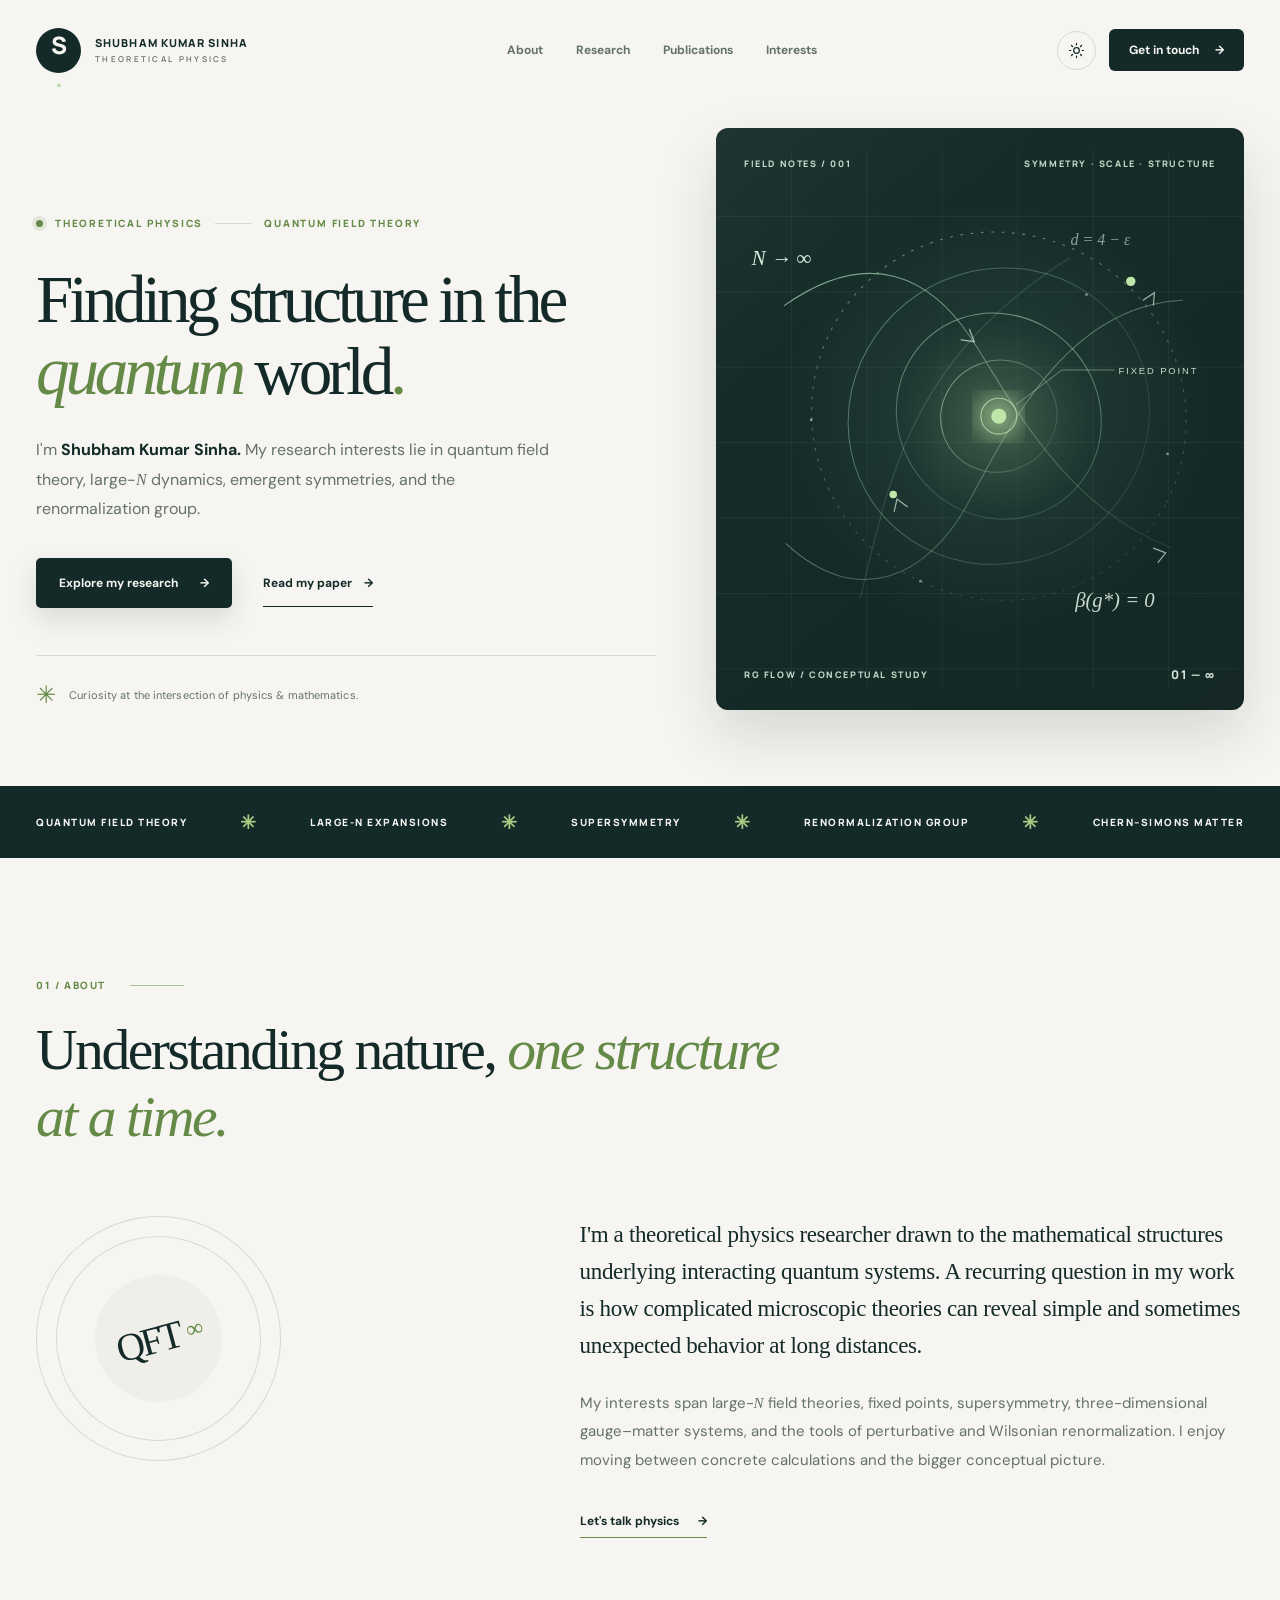
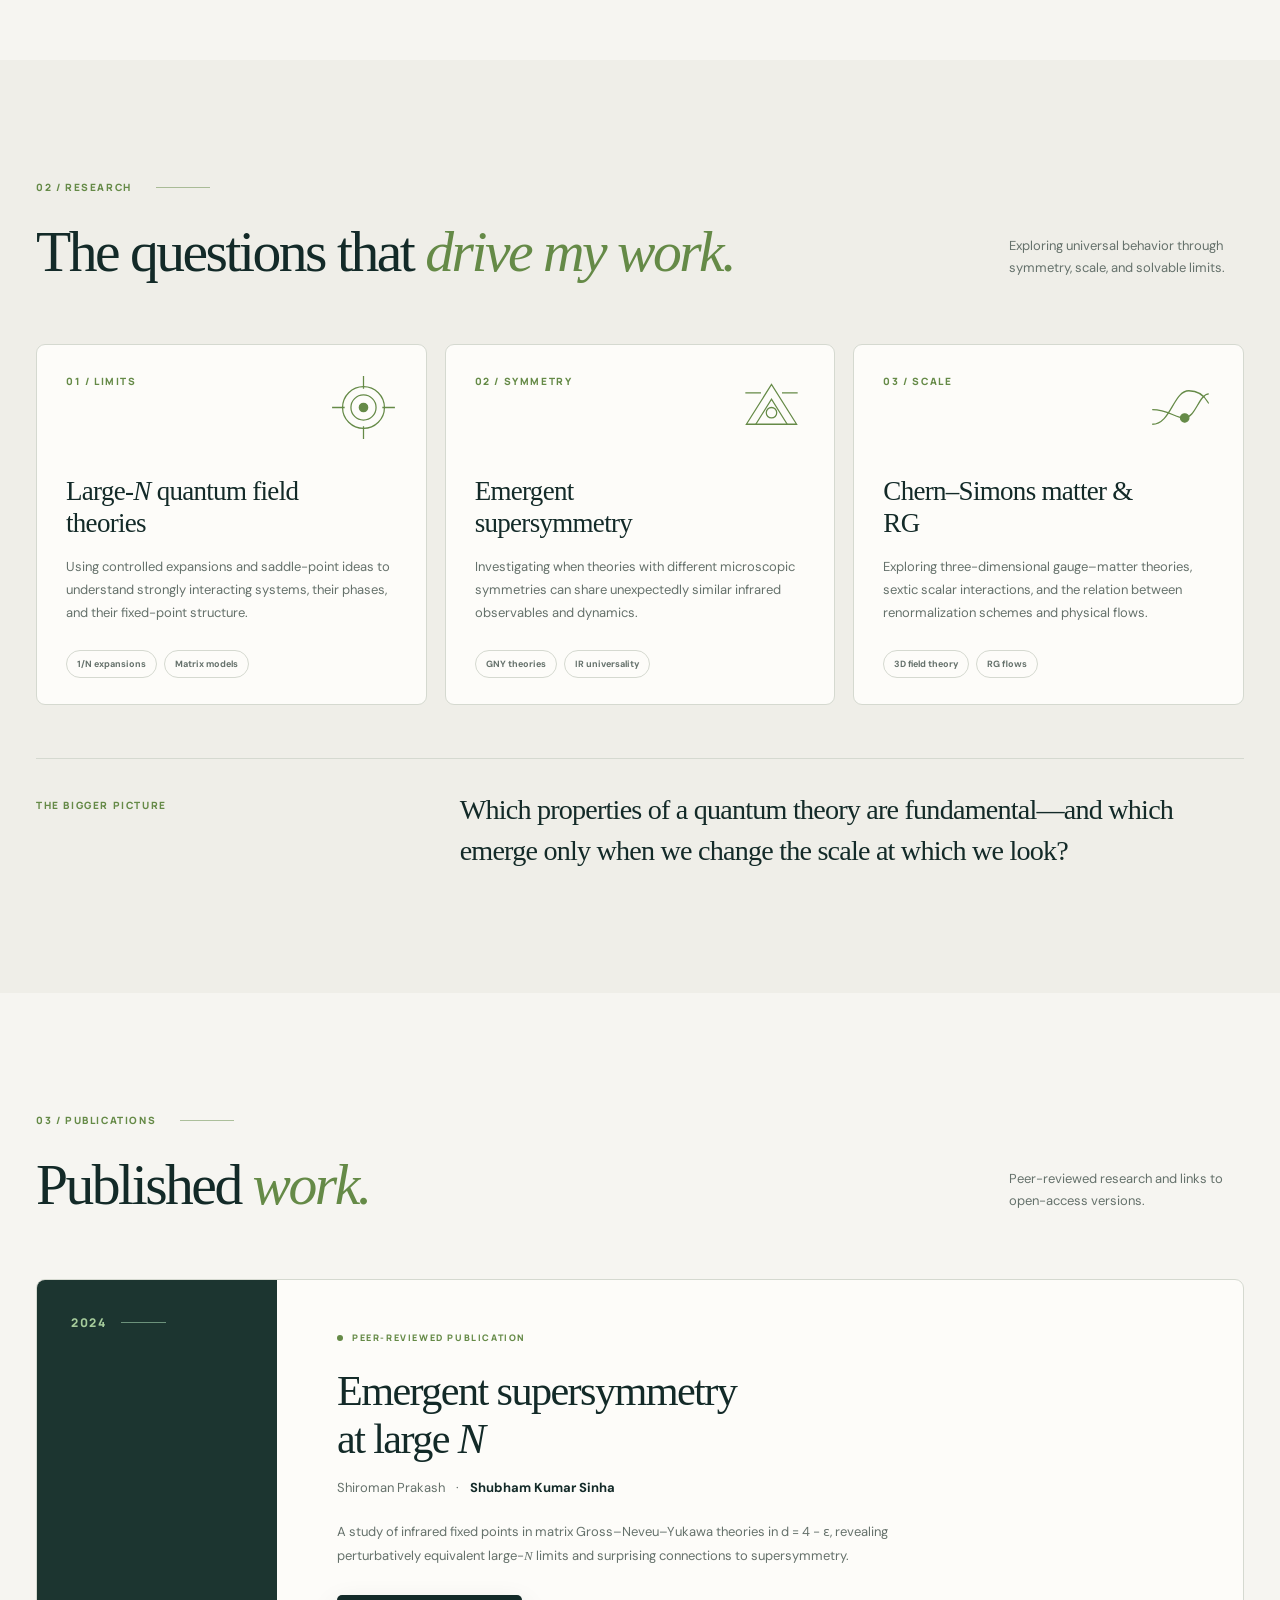
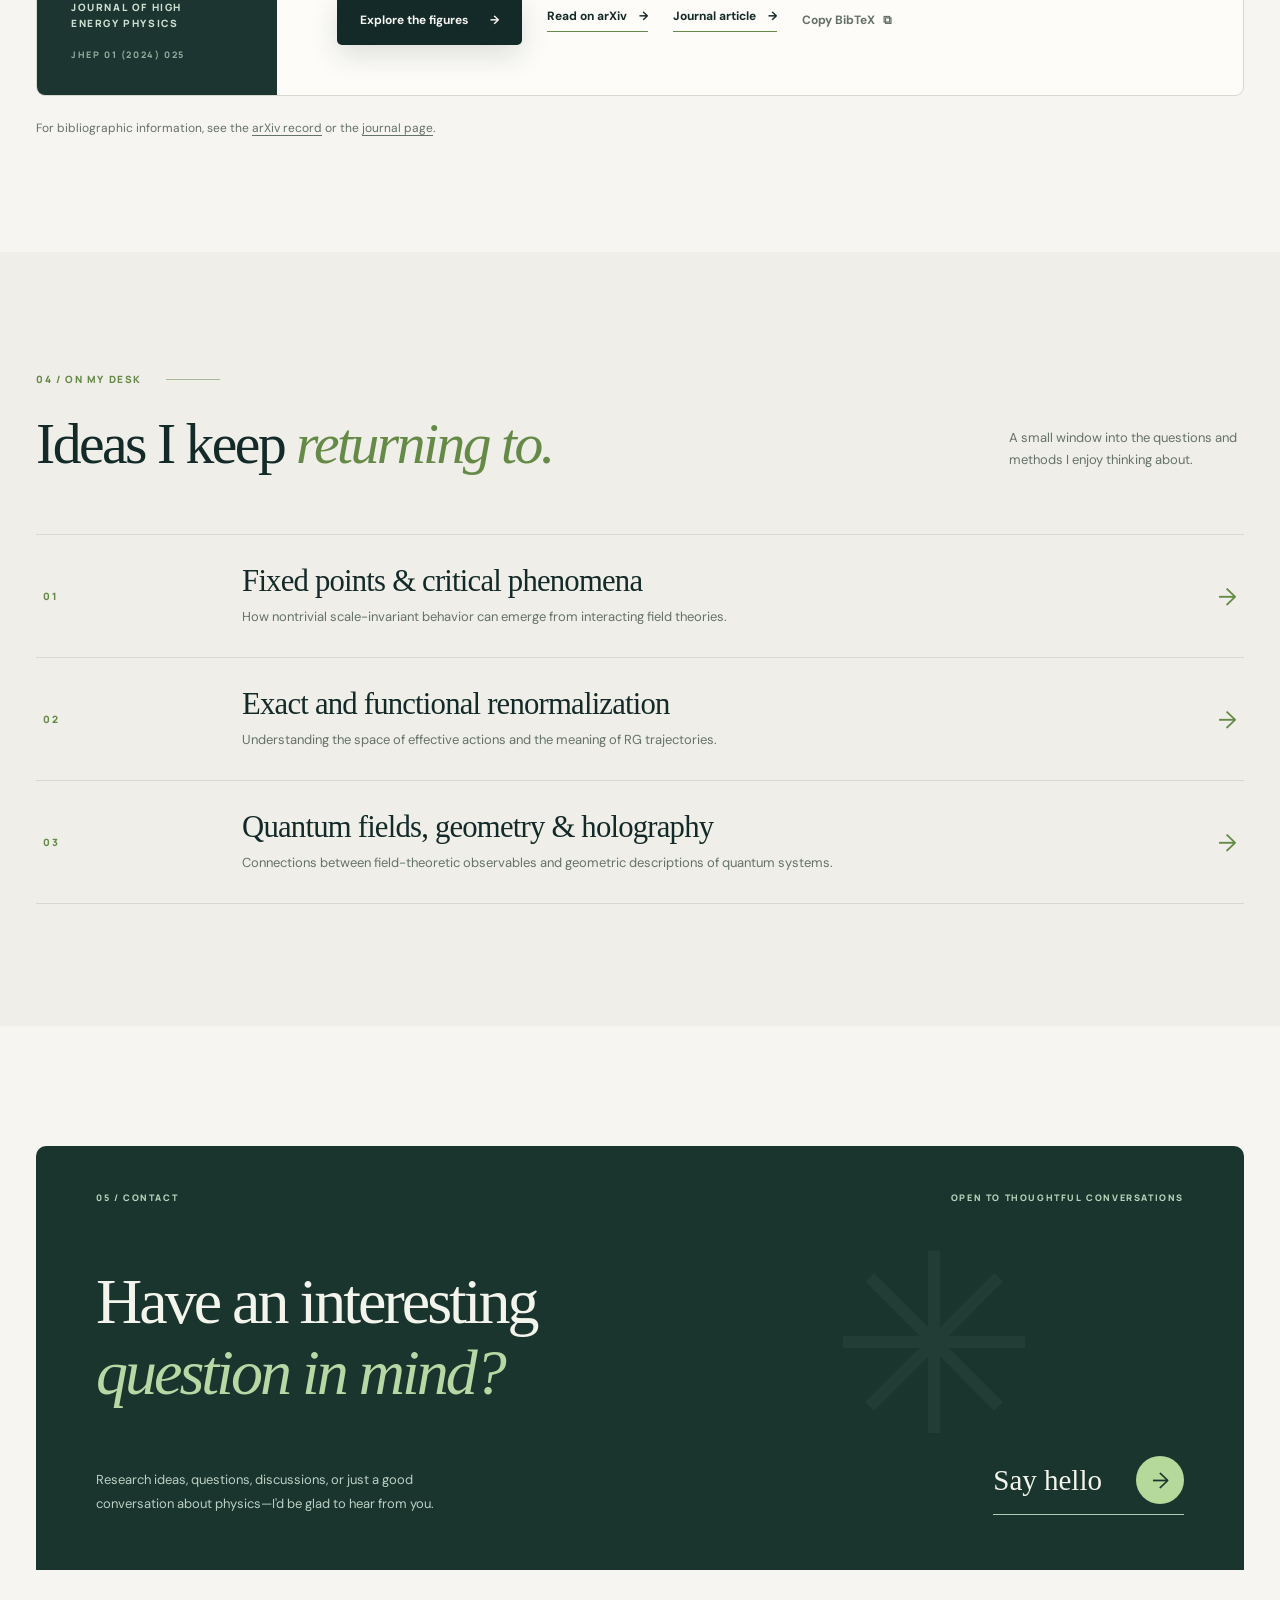
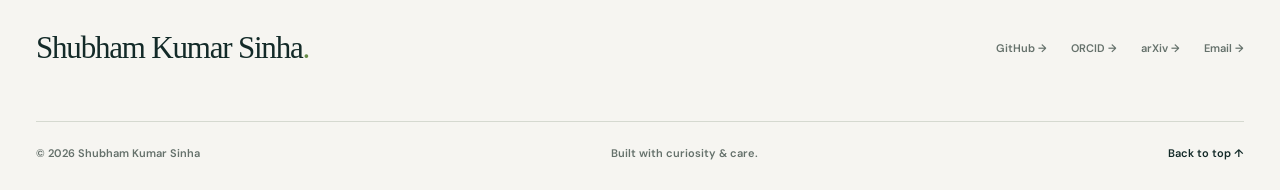
==== commit b634716b: "Publish an illustrated walkthrough of Figure 3.3" ====
--- a/index.html
+++ b/index.html
@@ -112,7 +112,7 @@
         <div class="section-heading reveal"><div class="overline"><span>03 / PUBLICATIONS</span><span class="overline-rule"></span></div><div class="heading-flex"><h2 id="publications-title">Published <em>work.</em></h2><p>Peer-reviewed research and links to open-access versions.</p></div></div>
         <article class="paper-card reveal">
           <div class="paper-side"><div class="paper-year">2024<span class="paper-year-line"></span></div><span class="paper-category">JOURNAL OF HIGH<br>ENERGY PHYSICS</span><span class="paper-serial">JHEP 01 (2024) 025</span></div>
-          <div class="paper-content"><span class="paper-kicker"><span class="paper-dot"></span> PEER-REVIEWED PUBLICATION</span><h3>Emergent supersymmetry<br>at large <span class="math-n">N</span></h3><p class="paper-authors">Shiroman Prakash <span aria-hidden="true">·</span> <strong>Shubham Kumar Sinha</strong></p><p class="paper-abstract">A study of infrared fixed points in matrix Gross–Neveu–Yukawa theories in <span class="nowrap">d = 4 − ε</span>, revealing perturbatively equivalent large-<span class="math-n">N</span> limits and surprising connections to supersymmetry.</p><div class="paper-actions"><a class="button button-primary" href="./publications/emergent-supersymmetry/">Explore the paper <span aria-hidden="true">→</span></a><a class="paper-link" href="https://arxiv.org/abs/2307.06841" target="_blank" rel="noopener noreferrer">Read on arXiv <span aria-hidden="true">→</span></a><a class="paper-link" href="https://doi.org/10.1007/JHEP01(2024)025" target="_blank" rel="noopener noreferrer">Journal article <span aria-hidden="true">→</span></a><button class="citation-button" type="button">Copy BibTeX <span class="copy-icon" aria-hidden="true">⧉</span></button></div></div>
+          <div class="paper-content"><span class="paper-kicker"><span class="paper-dot"></span> PEER-REVIEWED PUBLICATION</span><h3>Emergent supersymmetry<br>at large <span class="math-n">N</span></h3><p class="paper-authors">Shiroman Prakash <span aria-hidden="true">·</span> <strong>Shubham Kumar Sinha</strong></p><p class="paper-abstract">A study of infrared fixed points in matrix Gross–Neveu–Yukawa theories in <span class="nowrap">d = 4 − ε</span>, revealing perturbatively equivalent large-<span class="math-n">N</span> limits and surprising connections to supersymmetry.</p><div class="paper-actions"><a class="button button-primary" href="./publications/emergent-supersymmetry/figures/">Explore the figures <span aria-hidden="true">→</span></a><a class="paper-link" href="https://arxiv.org/abs/2307.06841" target="_blank" rel="noopener noreferrer">Read on arXiv <span aria-hidden="true">→</span></a><a class="paper-link" href="https://doi.org/10.1007/JHEP01(2024)025" target="_blank" rel="noopener noreferrer">Journal article <span aria-hidden="true">→</span></a><button class="citation-button" type="button">Copy BibTeX <span class="copy-icon" aria-hidden="true">⧉</span></button></div></div>
         </article>
         <p class="pub-note reveal">For bibliographic information, see the <a href="https://arxiv.org/abs/2307.06841" target="_blank" rel="noopener noreferrer">arXiv record</a> or the <a href="https://doi.org/10.1007/JHEP01(2024)025" target="_blank" rel="noopener noreferrer">journal page</a>.</p>
       </section>
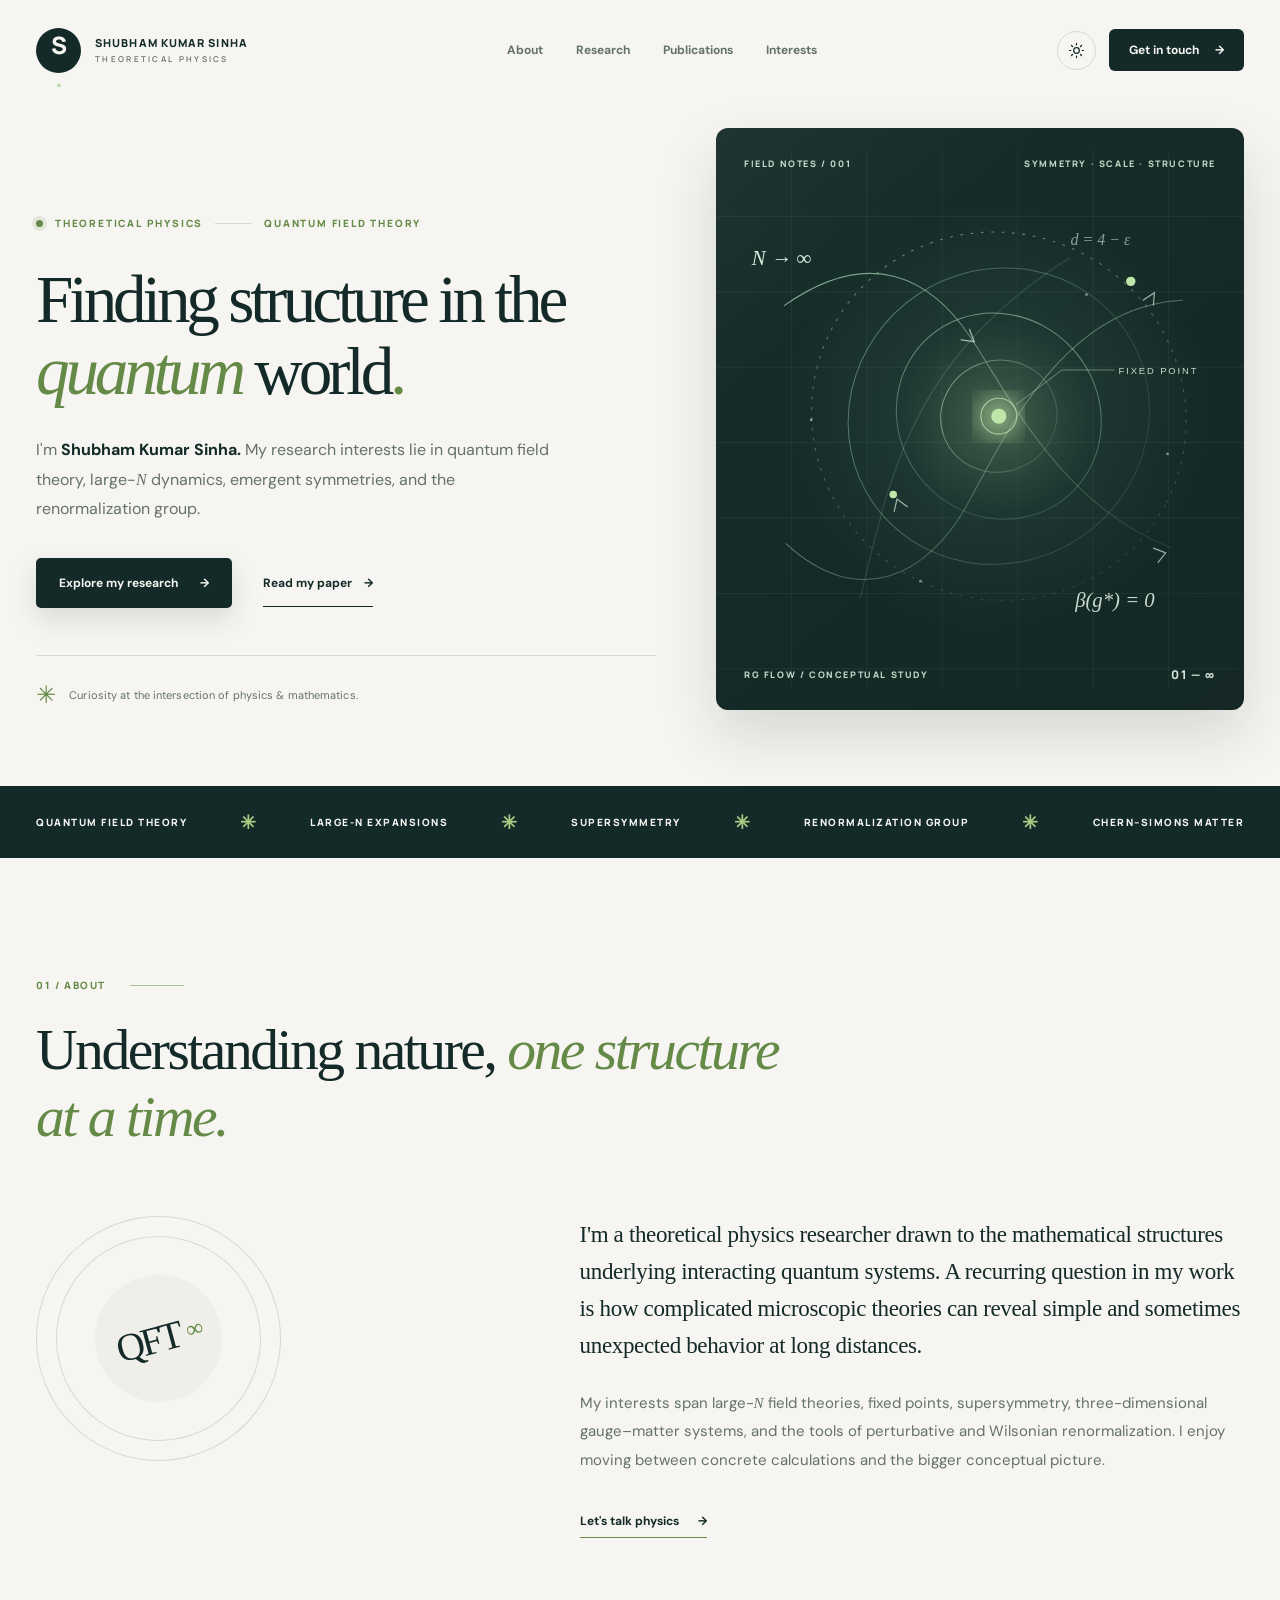
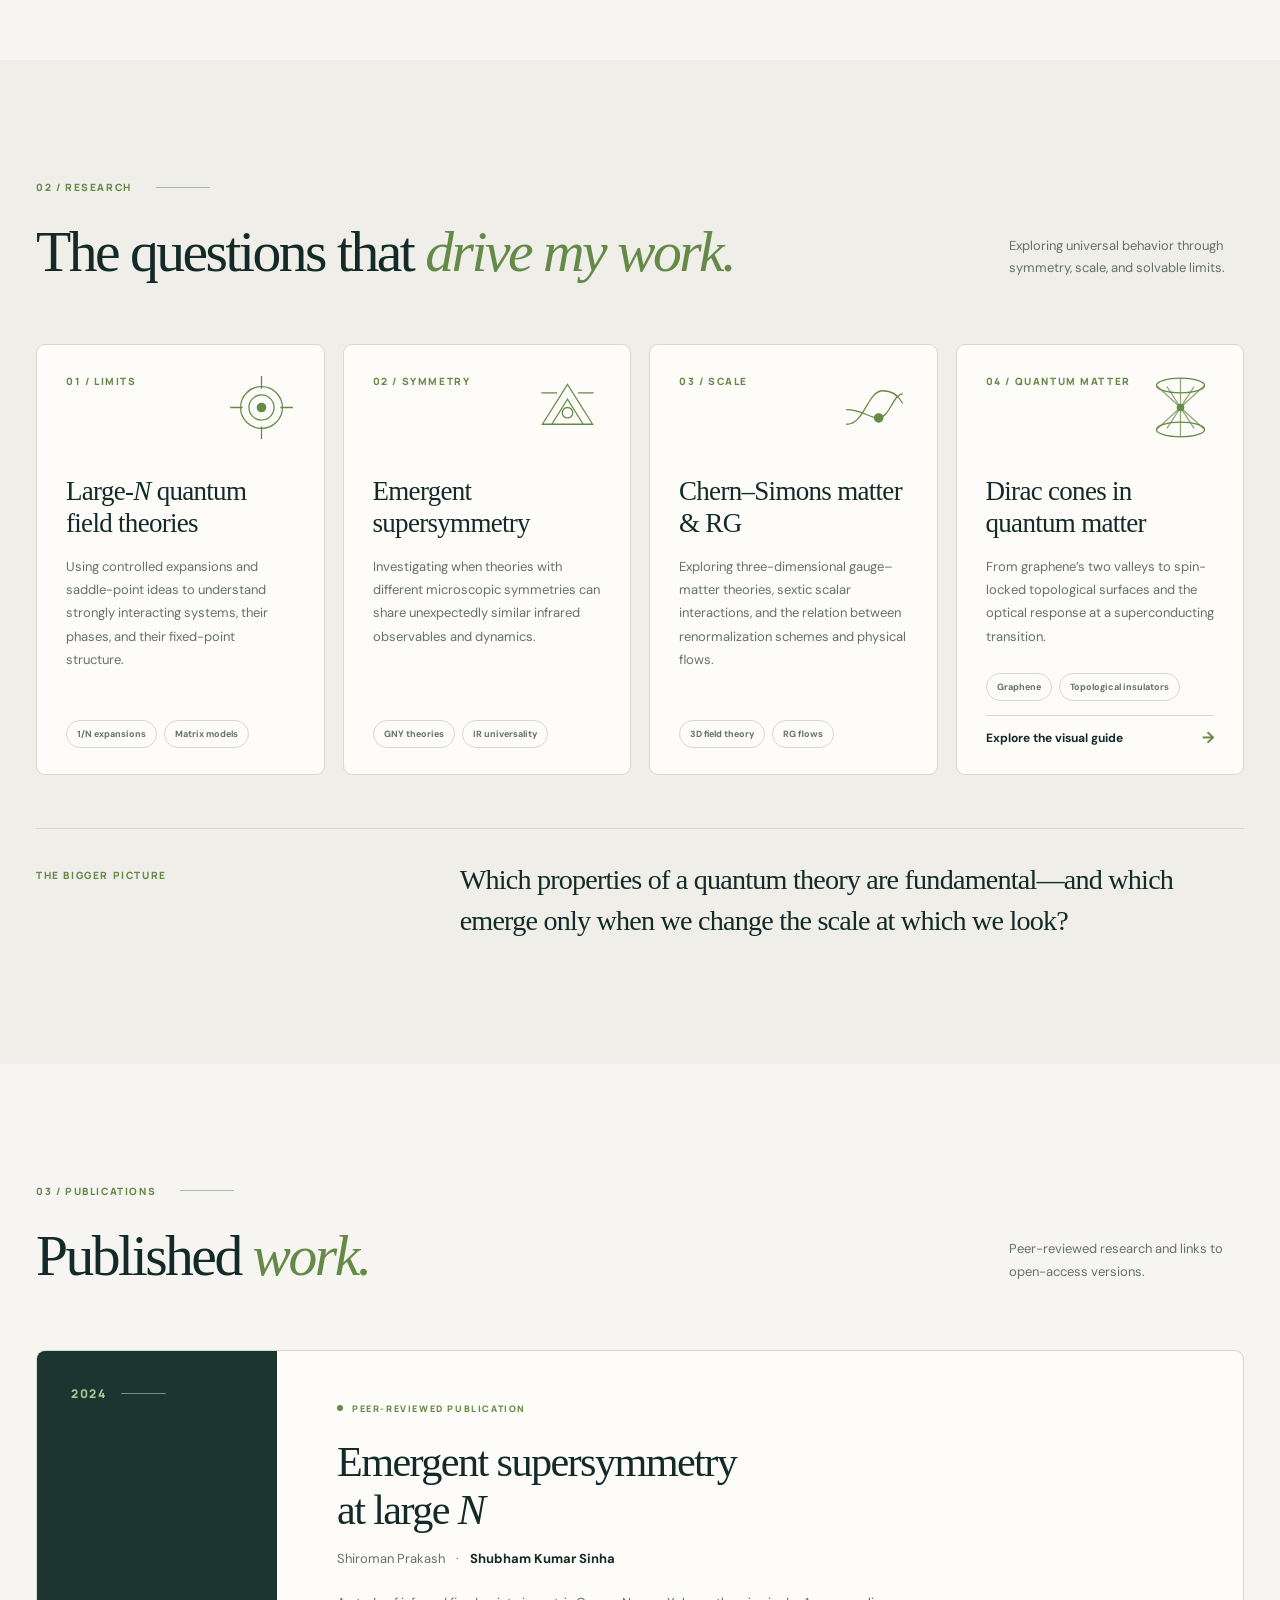
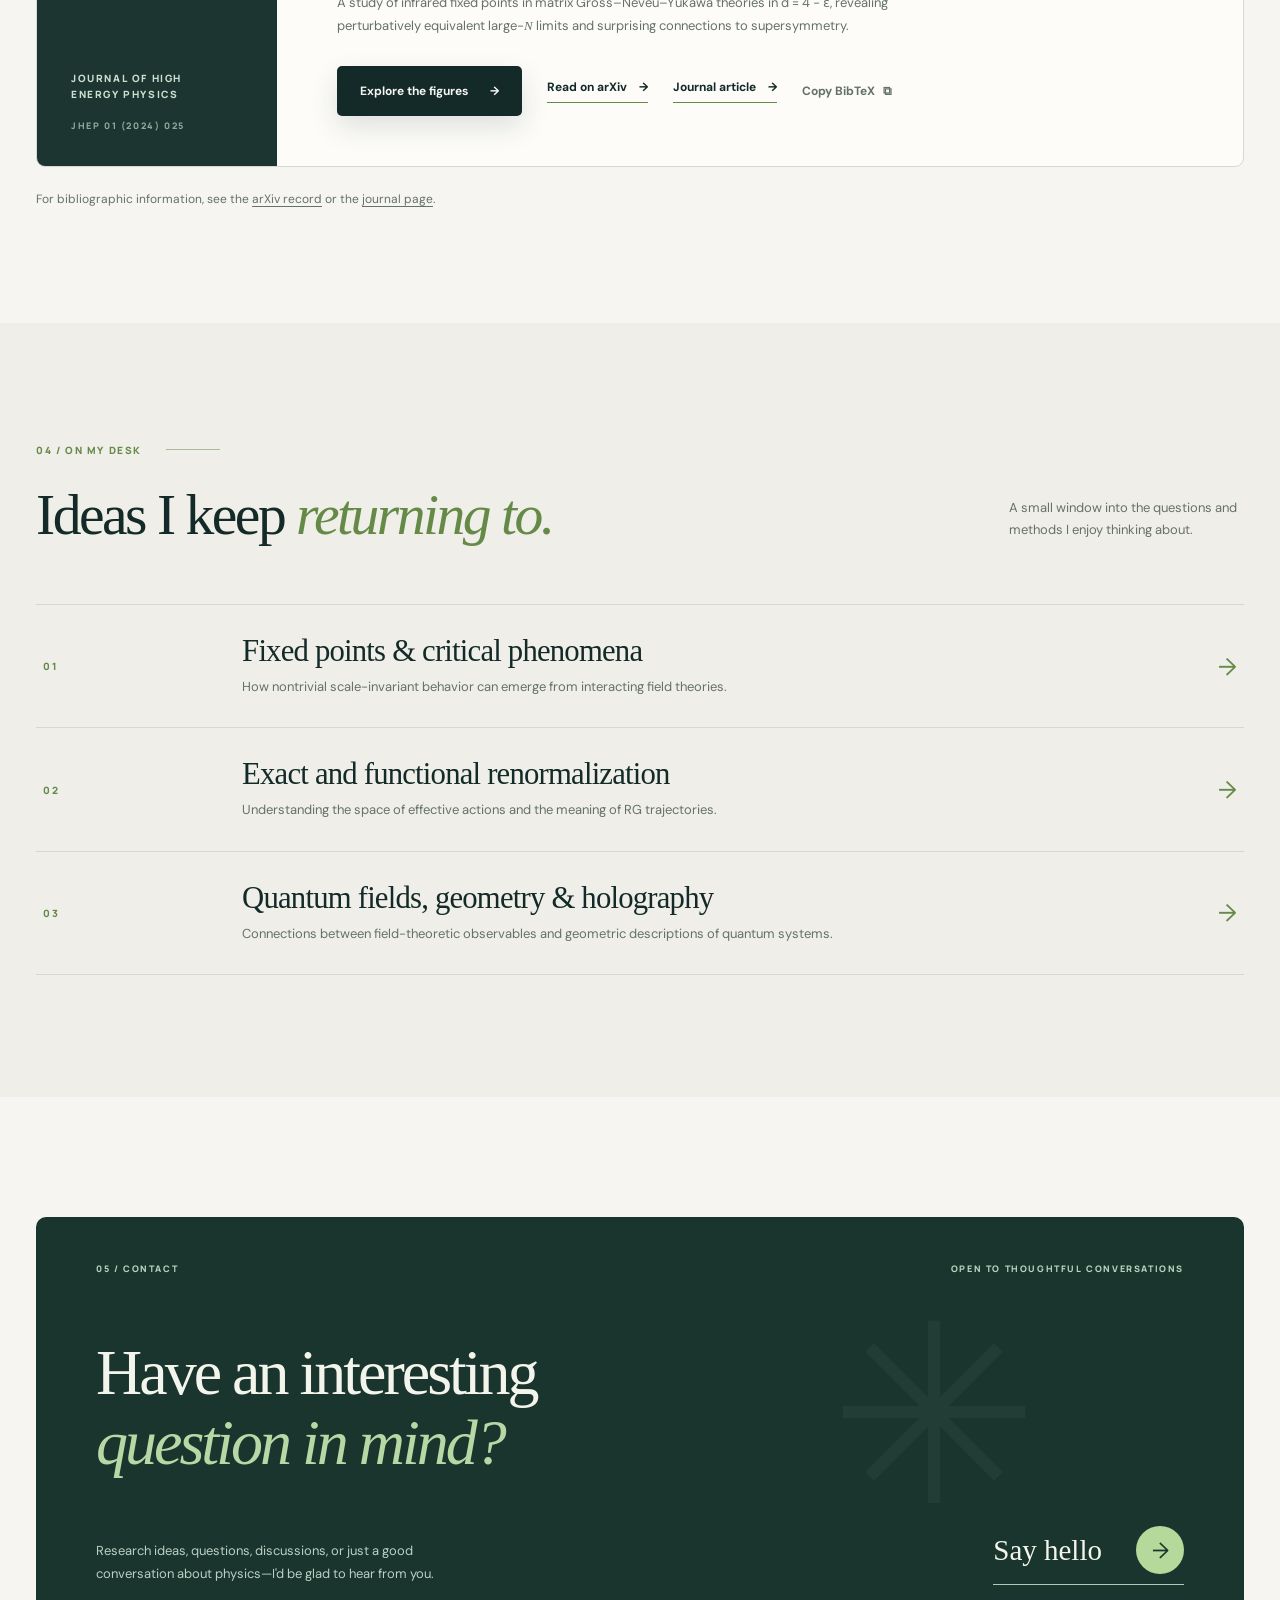
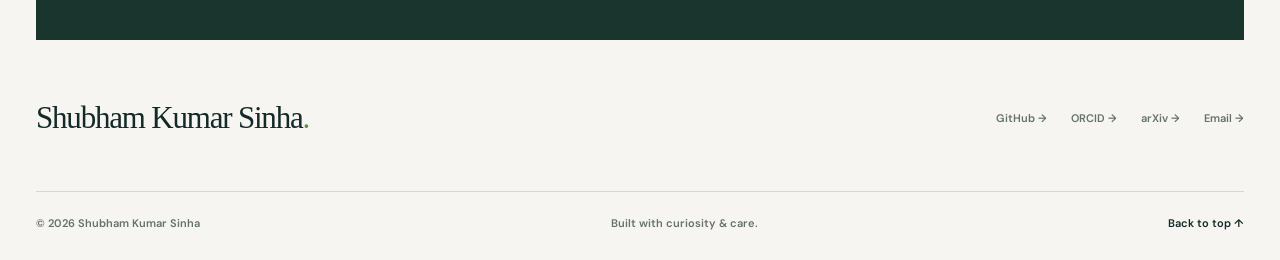
==== commit 34524fce: "Publish the Dirac cones visual guide" ====
--- a/index.html
+++ b/index.html
@@ -104,6 +104,13 @@
           <article class="research-card reveal"><div class="card-top"><span>01 / LIMITS</span><svg viewBox="0 0 64 64" aria-hidden="true"><circle cx="32" cy="32" r="20"/><circle cx="32" cy="32" r="12"/><circle cx="32" cy="32" r="4" fill="currentColor"/><path d="M32 2v12M32 50v12M2 32h12M50 32h12"/></svg></div><h3>Large-<span class="math-n">N</span> quantum field theories</h3><p>Using controlled expansions and saddle-point ideas to understand strongly interacting systems, their phases, and their fixed-point structure.</p><div class="card-tags"><span>1/N expansions</span><span>Matrix models</span></div></article>
           <article class="research-card reveal"><div class="card-top"><span>02 / SYMMETRY</span><svg viewBox="0 0 64 64" aria-hidden="true"><path d="M8 48 32 10l24 38H8Z"/><path d="M17 48 32 24l15 24"/><circle cx="32" cy="37" r="5"/><path d="M7 18h15M42 18h15"/></svg></div><h3>Emergent supersymmetry</h3><p>Investigating when theories with different microscopic symmetries can share unexpectedly similar infrared observables and dynamics.</p><div class="card-tags"><span>GNY theories</span><span>IR universality</span></div></article>
           <article class="research-card reveal"><div class="card-top"><span>03 / SCALE</span><svg viewBox="0 0 64 64" aria-hidden="true"><path d="M5 48c18 0 20-32 35-32s18 12 19 12"/><path d="M5 34c16 0 21 8 31 8s14-23 23-23"/><circle cx="36" cy="42" r="4" fill="currentColor"/></svg></div><h3>Chern–Simons matter & RG</h3><p>Exploring three-dimensional gauge–matter theories, sextic scalar interactions, and the relation between renormalization schemes and physical flows.</p><div class="card-tags"><span>3D field theory</span><span>RG flows</span></div></article>
+          <a class="research-card research-card-link reveal" href="./research/dirac-cones/" aria-labelledby="dirac-card-title">
+            <div class="card-top"><span>04 / QUANTUM MATTER</span><svg viewBox="0 0 64 64" aria-hidden="true"><ellipse cx="32" cy="11" rx="23" ry="7"/><ellipse cx="32" cy="53" rx="23" ry="7"/><path d="M9 11l46 42M55 11 9 53M19 12l26 40M45 12 19 52M32 4v56" opacity=".73"/><circle cx="32" cy="32" r="3" fill="currentColor"/></svg></div>
+            <h3 id="dirac-card-title">Dirac cones in quantum matter</h3>
+            <p>From graphene’s two valleys to spin-locked topological surfaces and the optical response at a superconducting transition.</p>
+            <div class="card-tags"><span>Graphene</span><span>Topological insulators</span></div>
+            <span class="research-card-cta">Explore the visual guide <span aria-hidden="true">→</span></span>
+          </a>
         </div>
         <div class="research-footer reveal"><span>THE BIGGER PICTURE</span><p>Which properties of a quantum theory are fundamental—and which emerge only when we change the scale at which we look?</p></div>
       </section>
--- a/styles.css
+++ b/styles.css
@@ -1,8 +1,12 @@
 @import url('https://fonts.googleapis.com/css2?family=DM+Sans:wght@400;500;600;700&family=Manrope:wght@400;500;600;700;800&display=swap');
 :root{--bg:#f6f5f1;--surface:#fdfcf9;--surface2:#efeee8;--ink:#132a28;--muted:#65716b;--rule:#d5d9d0;--accent:#aaca82;--accent-strong:#658a47;--shadow:0 20px 70px rgba(25,47,42,.06);--max:1320px;scroll-behavior:smooth}
 :root[data-theme="dark"]{--bg:#14221f;--surface:#1c302b;--surface2:#233a33;--ink:#eff3e9;--muted:#afbeb4;--rule:#385149;--accent:#b4d99b;--accent-strong:#b4d99b;--shadow:0 20px 70px rgba(0,0,0,.15)}
-*{box-sizing:border-box}html{scroll-padding-top:100px}body{margin:0;background:var(--bg);color:var(--ink);font-family:'DM Sans',system-ui,-apple-system,sans-serif;-webkit-font-smoothing:antialiased}a{color:inherit;text-decoration:none}button{font:inherit}::selection{background:#b4d99b;color:#14221f}.site-shell{max-width:1800px;margin:0 auto;overflow:hidden}.skip-link{position:absolute;z-index:999;top:-100px;left:16px;background:#fff;color:#111;padding:12px}.skip-link:focus{top:12px}.site-header{height:100px;display:flex;align-items:center;justify-content:space-between;gap:25px;max-width:var(--max);margin:auto;padding:0 36px;position:relative;z-index:30}.brand{display:flex;align-items:center;gap:14px;min-width:230px}.brand-mark{display:grid;place-items:center;border-radius:50%;width:45px;height:45px;background:var(--ink);color:var(--bg);font-size:24px;font-weight:800;font-family:'Manrope',sans-serif;letter-spacing:-3px;padding-right:3px}.brand-accent{color:#b6d9a5}.brand-wordmark{font-family:'Manrope',sans-serif;font-size:11px;font-weight:800;letter-spacing:1.1px;line-height:1.45}.brand-wordmark small{display:block;color:var(--muted);letter-spacing:2.3px;font-size:8px;font-weight:600;margin-top:2px}.desktop-nav,.header-actions{display:flex;align-items:center}.desktop-nav{gap:33px}.desktop-nav a{font-size:12px;font-weight:700;color:var(--muted);transition:color .2s}.desktop-nav a:hover,.desktop-nav a:focus-visible{color:var(--ink)}.header-actions{gap:13px}.header-contact{background:var(--ink);color:var(--bg);padding:13px 20px;border-radius:6px;font-weight:700;font-size:12px;white-space:nowrap}.header-contact span{margin-left:13px}.header-contact:hover{transform:translateY(-2px)}.theme-toggle{width:39px;height:39px;border:1px solid var(--rule);border-radius:50%;display:grid;place-items:center;background:transparent;color:var(--ink);cursor:pointer}.theme-toggle svg{width:17px;height:17px}.moon-icon{display:none}:root[data-theme="dark"] .sun-icon{display:none}:root[data-theme="dark"] .moon-icon{display:block}.menu-toggle{display:none}.mobile-nav{display:none}.section-grid,.section-pad{max-width:var(--max);margin:0 auto;padding-left:36px;padding-right:36px}.hero{display:grid;grid-template-columns:1.08fr .92fr;gap:5%;min-height:686px;align-items:stretch;padding-top:28px;padding-bottom:76px}.hero-copy{padding-top:88px;display:flex;flex-direction:column;align-items:flex-start}.eyebrow,.overline,.art-topline,.art-bottomline,.card-top,.paper-kicker,.paper-category,.paper-serial,.topic-strip,.contact-top,.interest-number,.paper-year,.research-footer>span{font-family:'Manrope',sans-serif;font-weight:800;letter-spacing:1.6px;font-size:10px}.eyebrow{display:flex;align-items:center;gap:12px;color:var(--accent-strong);letter-spacing:1.8px;white-space:nowrap}.eyebrow-dot{width:7px;height:7px;background:var(--accent-strong);border-radius:50%;box-shadow:0 0 0 4px color-mix(in srgb,var(--accent-strong) 13%,transparent)}.eyebrow-line{height:1px;background:var(--rule);width:37px}.hero h1{font-family:Georgia,'Times New Roman',serif;letter-spacing:-4.2px;font-size:clamp(57px,5.25vw,83px);font-weight:400;line-height:1.07;margin:34px 0 27px;max-width:685px}.hero h1 em,.section-heading h2 em,.contact h2 em{color:var(--accent-strong);font-weight:400}.period{color:var(--accent-strong)}.hero-intro{max-width:535px;color:var(--muted);font-size:16px;line-height:1.86;margin:0}.hero-intro strong{color:var(--ink)}.math-n{font-style:italic;font-family:Georgia,serif}.hero-buttons{display:flex;align-items:center;gap:31px;margin-top:34px}.button{font-size:12px;font-weight:700;white-space:nowrap}.button-primary{background:var(--ink);color:var(--bg);padding:17px 23px;border-radius:5px;display:inline-flex;align-items:center;gap:22px;box-shadow:0 11px 28px rgba(19,42,40,.13);transition:transform .25s,box-shadow .25s}.button-primary:hover{transform:translateY(-3px);box-shadow:0 17px 30px rgba(19,42,40,.2)}.button-text{border-bottom:1px solid var(--ink);padding:15px 0;transition:color .2s}.button-text:hover{color:var(--accent-strong)}.button-text span{margin-left:9px}.hero-footnote{display:flex;align-items:center;gap:13px;border-top:1px solid var(--rule);padding-top:23px;margin-top:auto;color:var(--muted);font-size:11px;letter-spacing:.1px;width:100%}.little-spark{font-size:24px;color:var(--accent-strong)}.hero-art{background:#162c29;min-height:570px;border-radius:12px;position:relative;overflow:hidden;box-shadow:0 26px 60px rgba(20,40,34,.14);color:#c0d6c6;isolation:isolate}.hero-art::after{content:"";position:absolute;inset:0;background:linear-gradient(140deg,rgba(255,255,255,.045),transparent 27%,rgba(0,0,0,.11));pointer-events:none}.art-topline,.art-bottomline{position:absolute;left:28px;right:28px;display:flex;justify-content:space-between;align-items:center;z-index:2;letter-spacing:1.6px;font-size:9px}.art-topline{top:29px}.art-bottomline{bottom:27px}.art-index{font-size:12px;color:#d3e6d7}.flow-art{width:100%;height:100%;min-height:560px;display:block}.orbit-one{animation:glow 4s ease-in-out infinite}.orbit-two{animation:glow 5s ease-in-out 1s infinite}@keyframes glow{50%{opacity:.2;transform:translateY(3px)}}.topic-strip{background:var(--ink);color:var(--bg);padding:23px 36px;overflow:hidden;letter-spacing:1.5px}.topic-strip-inner{display:flex;align-items:center;justify-content:space-between;gap:20px;max-width:1230px;margin:0 auto;white-space:nowrap}.topic-strip i{color:var(--accent);font-size:19px;font-style:normal}.section-pad{padding-top:120px;padding-bottom:122px}.overline{display:flex;align-items:center;gap:24px;color:var(--accent-strong);margin-bottom:25px}.overline-rule{display:block;width:54px;height:1px;background:var(--accent-strong);opacity:.5}.section-heading h2{font-family:Georgia,serif;font-size:clamp(39px,4.5vw,63px);font-weight:400;line-height:1.16;letter-spacing:-2.5px;margin:0;max-width:760px}.about-body{display:grid;grid-template-columns:33% 1fr;gap:12%;margin-top:65px;align-items:start}.about-stamp{height:245px;width:245px;border-radius:50%;border:1px solid var(--rule);position:relative;display:flex;align-items:center;justify-content:center;transform:rotate(-15deg)}.about-stamp::before,.about-stamp::after{content:"";position:absolute;border:1px solid var(--rule);border-radius:50%;inset:19px}.about-stamp::after{inset:58px;background:var(--surface2);border:0}.about-stamp span{z-index:2;font-family:Georgia,serif;font-size:39px;letter-spacing:-3px}.about-stamp span+span{font-size:24px;margin-left:7px;color:var(--accent-strong)}.about-text{max-width:730px}.about-text p{font-family:Georgia,serif;font-size:clamp(18px,1.8vw,23px);line-height:1.62;letter-spacing:-.35px;margin:0 0 24px}.about-text p+p{font-family:'DM Sans',sans-serif;font-size:15px;line-height:1.9;letter-spacing:0;color:var(--muted)}.inline-link{display:inline-block;border-bottom:1px solid var(--accent-strong);padding-bottom:8px;margin-top:15px;font-weight:700;font-size:12px}.inline-link span{margin-left:16px}.research{background:var(--surface2);max-width:none;padding-left:max(36px,calc((100vw - var(--max))/2 + 36px));padding-right:max(36px,calc((100vw - var(--max))/2 + 36px))}.heading-flex{display:flex;justify-content:space-between;align-items:end;gap:40px}.heading-flex>p{font-size:13px;line-height:1.7;max-width:235px;color:var(--muted);margin:0 0 7px}.research-grid{display:grid;grid-template-columns:repeat(3,1fr);gap:18px;margin-top:58px}.research-card{background:var(--surface);border:1px solid var(--rule);border-radius:9px;padding:29px 29px 26px;min-height:354px;display:flex;flex-direction:column;transition:transform .25s,border-color .25s,box-shadow .25s}.research-card:hover{transform:translateY(-5px);border-color:var(--accent-strong);box-shadow:var(--shadow)}.card-top{display:flex;justify-content:space-between;align-items:start;color:var(--accent-strong)}.card-top svg{width:67px;height:67px;color:var(--accent-strong);fill:none;stroke:currentColor;stroke-width:1.2}.research-card h3{font-family:Georgia,serif;font-size:27px;font-weight:400;letter-spacing:-.7px;line-height:1.18;margin:35px 0 15px;max-width:260px}.research-card p{color:var(--muted);font-size:13px;line-height:1.8;margin:0 0 25px}.card-tags{display:flex;flex-wrap:wrap;gap:7px;margin-top:auto}.card-tags span{border:1px solid var(--rule);border-radius:40px;padding:7px 10px;font-size:9px;font-weight:700;color:var(--muted)}.research-footer{display:grid;grid-template-columns:33% 1fr;gap:25px;border-top:1px solid var(--rule);margin-top:53px;padding-top:31px;align-items:start}.research-footer>span{color:var(--accent-strong);margin-top:8px}.research-footer p{font-family:Georgia,serif;font-size:clamp(21px,2.2vw,30px);letter-spacing:-.8px;line-height:1.45;max-width:800px;margin:0}.publications{padding-bottom:116px}.paper-card{display:grid;grid-template-columns:240px 1fr;background:var(--surface);border:1px solid var(--rule);border-radius:9px;overflow:hidden;margin-top:60px}.paper-side{background:#1c3530;color:#e4eddf;min-height:415px;padding:34px;display:flex;flex-direction:column}.paper-year{font-size:12px;color:#a5cb9b;display:flex;align-items:center;gap:15px}.paper-year-line{width:45px;height:1px;background:#6c927b}.paper-category{margin-top:auto;line-height:1.6;color:#cddfd1}.paper-serial{margin-top:17px;font-size:9px;color:#8daa9a}.paper-content{padding:51px 60px 47px}.paper-kicker{display:flex;align-items:center;gap:9px;color:var(--accent-strong);font-size:9px}.paper-dot{width:6px;height:6px;background:var(--accent-strong);border-radius:50%}.paper-content h3{font-family:Georgia,serif;font-size:clamp(36px,3.3vw,48px);line-height:1.14;letter-spacing:-1.6px;font-weight:400;margin:23px 0 16px}.paper-authors{font-size:13px;color:var(--muted);margin:0}.paper-authors span{padding:0 8px}.paper-authors strong{color:var(--ink)}.paper-abstract{font-size:13px;color:var(--muted);line-height:1.8;max-width:620px;margin:24px 0 28px}.nowrap{white-space:nowrap}.paper-actions{display:flex;align-items:center;gap:25px;flex-wrap:wrap}.paper-link,.citation-button{font-size:12px;font-weight:700}.paper-link{border-bottom:1px solid var(--accent-strong);padding-bottom:7px}.paper-link span{margin-left:9px}.citation-button{background:transparent;border:0;color:var(--muted);cursor:pointer;padding:0}.citation-button:hover{color:var(--ink)}.copy-icon{margin-left:5px}.pub-note{font-size:12px;color:var(--muted);margin:24px 0 0}.pub-note a{text-decoration:underline;text-underline-offset:3px}.interests{background:var(--surface2);max-width:none;padding-left:max(36px,calc((100vw - var(--max))/2 + 36px));padding-right:max(36px,calc((100vw - var(--max))/2 + 36px))}.interest-list{margin-top:56px;border-top:1px solid var(--rule)}.interest-row{display:grid;grid-template-columns:15% 1fr 60px;align-items:center;gap:20px;padding:29px 7px;border-bottom:1px solid var(--rule)}.interest-number{color:var(--accent-strong)}.interest-row h3{font-family:Georgia,serif;font-size:clamp(23px,2.4vw,33px);font-weight:400;letter-spacing:-.8px;margin:0 0 7px}.interest-row p{color:var(--muted);font-size:13px;margin:0;line-height:1.7}.interest-glyph{color:var(--accent-strong);font-size:24px;justify-self:end}.contact{padding-bottom:0}.contact-inner{background:#1a352e;color:#f3f5ec;position:relative;border-radius:10px 10px 0 0;padding:45px 60px 55px;overflow:hidden}.contact-top{display:flex;justify-content:space-between;color:#b5d5bb;position:relative;z-index:1;font-size:9px}.contact h2{font-family:Georgia,serif;font-weight:400;letter-spacing:-3px;font-size:clamp(48px,5vw,72px);line-height:1.1;margin:63px 0 48px;position:relative;z-index:1}.contact h2 em{color:#b7d8a5}.contact-bottom{display:flex;justify-content:space-between;align-items:end;position:relative;z-index:1;gap:35px}.contact-bottom p{max-width:395px;font-size:13px;line-height:1.8;color:#bbd0c4;margin:0}.contact-cta{display:flex;align-items:center;gap:34px;border-bottom:1px solid #aecbb5;padding-bottom:10px;font-family:Georgia,serif;font-size:29px;white-space:nowrap}.contact-arrow{background:#b4d99b;color:#1a352e;border-radius:50%;height:48px;width:48px;display:grid;place-items:center;font:22px 'DM Sans',sans-serif;transition:transform .2s}.contact-cta:hover .contact-arrow{transform:rotate(45deg)}.contact-decor{position:absolute;right:17%;top:18%;font-size:250px;color:rgba(174,206,169,.06);line-height:1;pointer-events:none}.footer{max-width:var(--max);margin:0 auto;padding:60px 36px 30px}.footer-main{display:flex;align-items:center;justify-content:space-between;gap:30px;padding-bottom:55px}.footer-brand{font-family:Georgia,serif;font-size:31px;letter-spacing:-1.2px}.footer-brand span{color:var(--accent-strong)}.footer-links{display:flex;gap:24px;flex-wrap:wrap}.footer-links a,.footer-bottom{font-size:11px;color:var(--muted);font-weight:600}.footer-links a:hover{color:var(--ink)}.footer-bottom{border-top:1px solid var(--rule);padding-top:24px;display:flex;justify-content:space-between;gap:20px}.footer-bottom a{color:var(--ink)}.reveal{opacity:0;transform:translateY(23px);transition:opacity .75s ease,transform .75s ease}.reveal.visible{opacity:1;transform:translateY(0)}.research-card:nth-child(2),.interest-row:nth-child(2){transition-delay:.1s}.research-card:nth-child(3),.interest-row:nth-child(3){transition-delay:.2s}a:focus-visible,button:focus-visible{outline:3px solid var(--accent-strong);outline-offset:4px}
-@media(max-width:1160px){.hero{gap:3%;min-height:620px}.hero h1{font-size:65px}.hero-copy{padding-top:60px}.hero-art{min-height:535px}.flow-art{min-height:535px}.topic-strip-inner{justify-content:center;gap:17px}.topic-strip-inner span{font-size:8px}.research-card h3{font-size:24px}.paper-content{padding:45px 43px}}
-@media(max-width:920px){.site-header{height:85px}.desktop-nav,.header-contact{display:none}.menu-toggle{display:flex;flex-direction:column;justify-content:center;gap:6px;width:38px;height:38px;cursor:pointer;border:0;background:transparent}.menu-toggle span{width:24px;height:2px;background:var(--ink);transition:transform .2s}.menu-toggle[aria-expanded="true"] span:first-child{transform:translateY(4px) rotate(45deg)}.menu-toggle[aria-expanded="true"] span:last-child{transform:translateY(-4px) rotate(-45deg)}.mobile-nav:not([hidden]){display:flex;flex-direction:column;position:absolute;top:76px;left:25px;right:25px;background:var(--surface);box-shadow:var(--shadow);border:1px solid var(--rule);border-radius:9px;padding:13px 24px}.mobile-nav a{padding:14px 0;border-bottom:1px solid var(--rule);font-size:14px;font-weight:600}.mobile-nav a:last-child{border:0}.hero{grid-template-columns:1fr;min-height:auto;gap:45px}.hero-copy{padding-top:34px}.hero h1{max-width:740px}.hero-footnote{margin-top:40px}.hero-art{height:510px;min-height:0;max-width:none}.flow-art{height:510px;min-height:0}.topic-strip-inner{justify-content:flex-start;overflow-x:auto}.section-pad{padding-top:90px;padding-bottom:95px}.research-grid{grid-template-columns:1fr 1fr}.research-card:last-child{grid-column:span 2}.research-card{min-height:300px}.research-card h3{max-width:none}.paper-card{grid-template-columns:180px 1fr}.paper-side{min-height:390px;padding:25px}.paper-content{padding:37px}.contact{padding-bottom:0}}
+*{box-sizing:border-box}html{scroll-padding-top:100px}body{margin:0;background:var(--bg);color:var(--ink);font-family:'DM Sans',system-ui,-apple-system,sans-serif;-webkit-font-smoothing:antialiased}a{color:inherit;text-decoration:none}button{font:inherit}::selection{background:#b4d99b;color:#14221f}.site-shell{max-width:1800px;margin:0 auto;overflow:hidden}.skip-link{position:absolute;z-index:999;top:-100px;left:16px;background:#fff;color:#111;padding:12px}.skip-link:focus{top:12px}.site-header{height:100px;display:flex;align-items:center;justify-content:space-between;gap:25px;max-width:var(--max);margin:auto;padding:0 36px;position:relative;z-index:30}.brand{display:flex;align-items:center;gap:14px;min-width:230px}.brand-mark{display:grid;place-items:center;border-radius:50%;width:45px;height:45px;background:var(--ink);color:var(--bg);font-size:24px;font-weight:800;font-family:'Manrope',sans-serif;letter-spacing:-3px;padding-right:3px}.brand-accent{color:#b6d9a5}.brand-wordmark{font-family:'Manrope',sans-serif;font-size:11px;font-weight:800;letter-spacing:1.1px;line-height:1.45}.brand-wordmark small{display:block;color:var(--muted);letter-spacing:2.3px;font-size:8px;font-weight:600;margin-top:2px}.desktop-nav,.header-actions{display:flex;align-items:center}.desktop-nav{gap:33px}.desktop-nav a{font-size:12px;font-weight:700;color:var(--muted);transition:color .2s}.desktop-nav a:hover,.desktop-nav a:focus-visible{color:var(--ink)}.header-actions{gap:13px}.header-contact{background:var(--ink);color:var(--bg);padding:13px 20px;border-radius:6px;font-weight:700;font-size:12px;white-space:nowrap}.header-contact span{margin-left:13px}.header-contact:hover{transform:translateY(-2px)}.theme-toggle{width:39px;height:39px;border:1px solid var(--rule);border-radius:50%;display:grid;place-items:center;background:transparent;color:var(--ink);cursor:pointer}.theme-toggle svg{width:17px;height:17px}.moon-icon{display:none}:root[data-theme="dark"] .sun-icon{display:none}:root[data-theme="dark"] .moon-icon{display:block}.menu-toggle{display:none}.mobile-nav{display:none}.section-grid,.section-pad{max-width:var(--max);margin:0 auto;padding-left:36px;padding-right:36px}.hero{display:grid;grid-template-columns:1.08fr .92fr;gap:5%;min-height:686px;align-items:stretch;padding-top:28px;padding-bottom:76px}.hero-copy{padding-top:88px;display:flex;flex-direction:column;align-items:flex-start}.eyebrow,.overline,.art-topline,.art-bottomline,.card-top,.paper-kicker,.paper-category,.paper-serial,.topic-strip,.contact-top,.interest-number,.paper-year,.research-footer>span{font-family:'Manrope',sans-serif;font-weight:800;letter-spacing:1.6px;font-size:10px}.eyebrow{display:flex;align-items:center;gap:12px;color:var(--accent-strong);letter-spacing:1.8px;white-space:nowrap}.eyebrow-dot{width:7px;height:7px;background:var(--accent-strong);border-radius:50%;box-shadow:0 0 0 4px color-mix(in srgb,var(--accent-strong) 13%,transparent)}.eyebrow-line{height:1px;background:var(--rule);width:37px}.hero h1{font-family:Georgia,'Times New Roman',serif;letter-spacing:-4.2px;font-size:clamp(57px,5.25vw,83px);font-weight:400;line-height:1.07;margin:34px 0 27px;max-width:685px}.hero h1 em,.section-heading h2 em,.contact h2 em{color:var(--accent-strong);font-weight:400}.period{color:var(--accent-strong)}.hero-intro{max-width:535px;color:var(--muted);font-size:16px;line-height:1.86;margin:0}.hero-intro strong{color:var(--ink)}.math-n{font-style:italic;font-family:Georgia,serif}.hero-buttons{display:flex;align-items:center;gap:31px;margin-top:34px}.button{font-size:12px;font-weight:700;white-space:nowrap}.button-primary{background:var(--ink);color:var(--bg);padding:17px 23px;border-radius:5px;display:inline-flex;align-items:center;gap:22px;box-shadow:0 11px 28px rgba(19,42,40,.13);transition:transform .25s,box-shadow .25s}.button-primary:hover{transform:translateY(-3px);box-shadow:0 17px 30px rgba(19,42,40,.2)}.button-text{border-bottom:1px solid var(--ink);padding:15px 0;transition:color .2s}.button-text:hover{color:var(--accent-strong)}.button-text span{margin-left:9px}.hero-footnote{display:flex;align-items:center;gap:13px;border-top:1px solid var(--rule);padding-top:23px;margin-top:auto;color:var(--muted);font-size:11px;letter-spacing:.1px;width:100%}.little-spark{font-size:24px;color:var(--accent-strong)}.hero-art{background:#162c29;min-height:570px;border-radius:12px;position:relative;overflow:hidden;box-shadow:0 26px 60px rgba(20,40,34,.14);color:#c0d6c6;isolation:isolate}.hero-art::after{content:"";position:absolute;inset:0;background:linear-gradient(140deg,rgba(255,255,255,.045),transparent 27%,rgba(0,0,0,.11));pointer-events:none}.art-topline,.art-bottomline{position:absolute;left:28px;right:28px;display:flex;justify-content:space-between;align-items:center;z-index:2;letter-spacing:1.6px;font-size:9px}.art-topline{top:29px}.art-bottomline{bottom:27px}.art-index{font-size:12px;color:#d3e6d7}.flow-art{width:100%;height:100%;min-height:560px;display:block}.orbit-one{animation:glow 4s ease-in-out infinite}.orbit-two{animation:glow 5s ease-in-out 1s infinite}@keyframes glow{50%{opacity:.2;transform:translateY(3px)}}.topic-strip{background:var(--ink);color:var(--bg);padding:23px 36px;overflow:hidden;letter-spacing:1.5px}.topic-strip-inner{display:flex;align-items:center;justify-content:space-between;gap:20px;max-width:1230px;margin:0 auto;white-space:nowrap}.topic-strip i{color:var(--accent);font-size:19px;font-style:normal}.section-pad{padding-top:120px;padding-bottom:122px}.overline{display:flex;align-items:center;gap:24px;color:var(--accent-strong);margin-bottom:25px}.overline-rule{display:block;width:54px;height:1px;background:var(--accent-strong);opacity:.5}.section-heading h2{font-family:Georgia,serif;font-size:clamp(39px,4.5vw,63px);font-weight:400;line-height:1.16;letter-spacing:-2.5px;margin:0;max-width:760px}.about-body{display:grid;grid-template-columns:33% 1fr;gap:12%;margin-top:65px;align-items:start}.about-stamp{height:245px;width:245px;border-radius:50%;border:1px solid var(--rule);position:relative;display:flex;align-items:center;justify-content:center;transform:rotate(-15deg)}.about-stamp::before,.about-stamp::after{content:"";position:absolute;border:1px solid var(--rule);border-radius:50%;inset:19px}.about-stamp::after{inset:58px;background:var(--surface2);border:0}.about-stamp span{z-index:2;font-family:Georgia,serif;font-size:39px;letter-spacing:-3px}.about-stamp span+span{font-size:24px;margin-left:7px;color:var(--accent-strong)}.about-text{max-width:730px}.about-text p{font-family:Georgia,serif;font-size:clamp(18px,1.8vw,23px);line-height:1.62;letter-spacing:-.35px;margin:0 0 24px}.about-text p+p{font-family:'DM Sans',sans-serif;font-size:15px;line-height:1.9;letter-spacing:0;color:var(--muted)}.inline-link{display:inline-block;border-bottom:1px solid var(--accent-strong);padding-bottom:8px;margin-top:15px;font-weight:700;font-size:12px}.inline-link span{margin-left:16px}.research{background:var(--surface2);max-width:none;padding-left:max(36px,calc((100vw - var(--max))/2 + 36px));padding-right:max(36px,calc((100vw - var(--max))/2 + 36px))}.heading-flex{display:flex;justify-content:space-between;align-items:end;gap:40px}.heading-flex>p{font-size:13px;line-height:1.7;max-width:235px;color:var(--muted);margin:0 0 7px}.research-grid{display:grid;grid-template-columns:repeat(4,minmax(0,1fr));gap:18px;margin-top:58px}.research-card{background:var(--surface);border:1px solid var(--rule);border-radius:9px;padding:29px 29px 26px;min-height:354px;display:flex;flex-direction:column;transition:transform .25s,border-color .25s,box-shadow .25s}.research-card:hover{transform:translateY(-5px);border-color:var(--accent-strong);box-shadow:var(--shadow)}.card-top{display:flex;justify-content:space-between;align-items:start;color:var(--accent-strong)}.card-top svg{width:67px;height:67px;color:var(--accent-strong);fill:none;stroke:currentColor;stroke-width:1.2}.research-card h3{font-family:Georgia,serif;font-size:27px;font-weight:400;letter-spacing:-.7px;line-height:1.18;margin:35px 0 15px;max-width:260px}.research-card p{color:var(--muted);font-size:13px;line-height:1.8;margin:0 0 25px}.card-tags{display:flex;flex-wrap:wrap;gap:7px;margin-top:auto}.card-tags span{border:1px solid var(--rule);border-radius:40px;padding:7px 10px;font-size:9px;font-weight:700;color:var(--muted)}.research-footer{display:grid;grid-template-columns:33% 1fr;gap:25px;border-top:1px solid var(--rule);margin-top:53px;padding-top:31px;align-items:start}.research-footer>span{color:var(--accent-strong);margin-top:8px}.research-footer p{font-family:Georgia,serif;font-size:clamp(21px,2.2vw,30px);letter-spacing:-.8px;line-height:1.45;max-width:800px;margin:0}.publications{padding-bottom:116px}.paper-card{display:grid;grid-template-columns:240px 1fr;background:var(--surface);border:1px solid var(--rule);border-radius:9px;overflow:hidden;margin-top:60px}.paper-side{background:#1c3530;color:#e4eddf;min-height:415px;padding:34px;display:flex;flex-direction:column}.paper-year{font-size:12px;color:#a5cb9b;display:flex;align-items:center;gap:15px}.paper-year-line{width:45px;height:1px;background:#6c927b}.paper-category{margin-top:auto;line-height:1.6;color:#cddfd1}.paper-serial{margin-top:17px;font-size:9px;color:#8daa9a}.paper-content{padding:51px 60px 47px}.paper-kicker{display:flex;align-items:center;gap:9px;color:var(--accent-strong);font-size:9px}.paper-dot{width:6px;height:6px;background:var(--accent-strong);border-radius:50%}.paper-content h3{font-family:Georgia,serif;font-size:clamp(36px,3.3vw,48px);line-height:1.14;letter-spacing:-1.6px;font-weight:400;margin:23px 0 16px}.paper-authors{font-size:13px;color:var(--muted);margin:0}.paper-authors span{padding:0 8px}.paper-authors strong{color:var(--ink)}.paper-abstract{font-size:13px;color:var(--muted);line-height:1.8;max-width:620px;margin:24px 0 28px}.nowrap{white-space:nowrap}.paper-actions{display:flex;align-items:center;gap:25px;flex-wrap:wrap}.paper-link,.citation-button{font-size:12px;font-weight:700}.paper-link{border-bottom:1px solid var(--accent-strong);padding-bottom:7px}.paper-link span{margin-left:9px}.citation-button{background:transparent;border:0;color:var(--muted);cursor:pointer;padding:0}.citation-button:hover{color:var(--ink)}.copy-icon{margin-left:5px}.pub-note{font-size:12px;color:var(--muted);margin:24px 0 0}.pub-note a{text-decoration:underline;text-underline-offset:3px}.interests{background:var(--surface2);max-width:none;padding-left:max(36px,calc((100vw - var(--max))/2 + 36px));padding-right:max(36px,calc((100vw - var(--max))/2 + 36px))}.interest-list{margin-top:56px;border-top:1px solid var(--rule)}.interest-row{display:grid;grid-template-columns:15% 1fr 60px;align-items:center;gap:20px;padding:29px 7px;border-bottom:1px solid var(--rule)}.interest-number{color:var(--accent-strong)}.interest-row h3{font-family:Georgia,serif;font-size:clamp(23px,2.4vw,33px);font-weight:400;letter-spacing:-.8px;margin:0 0 7px}.interest-row p{color:var(--muted);font-size:13px;margin:0;line-height:1.7}.interest-glyph{color:var(--accent-strong);font-size:24px;justify-self:end}.contact{padding-bottom:0}.contact-inner{background:#1a352e;color:#f3f5ec;position:relative;border-radius:10px 10px 0 0;padding:45px 60px 55px;overflow:hidden}.contact-top{display:flex;justify-content:space-between;color:#b5d5bb;position:relative;z-index:1;font-size:9px}.contact h2{font-family:Georgia,serif;font-weight:400;letter-spacing:-3px;font-size:clamp(48px,5vw,72px);line-height:1.1;margin:63px 0 48px;position:relative;z-index:1}.contact h2 em{color:#b7d8a5}.contact-bottom{display:flex;justify-content:space-between;align-items:end;position:relative;z-index:1;gap:35px}.contact-bottom p{max-width:395px;font-size:13px;line-height:1.8;color:#bbd0c4;margin:0}.contact-cta{display:flex;align-items:center;gap:34px;border-bottom:1px solid #aecbb5;padding-bottom:10px;font-family:Georgia,serif;font-size:29px;white-space:nowrap}.contact-arrow{background:#b4d99b;color:#1a352e;border-radius:50%;height:48px;width:48px;display:grid;place-items:center;font:22px 'DM Sans',sans-serif;transition:transform .2s}.contact-cta:hover .contact-arrow{transform:rotate(45deg)}.contact-decor{position:absolute;right:17%;top:18%;font-size:250px;color:rgba(174,206,169,.06);line-height:1;pointer-events:none}.footer{max-width:var(--max);margin:0 auto;padding:60px 36px 30px}.footer-main{display:flex;align-items:center;justify-content:space-between;gap:30px;padding-bottom:55px}.footer-brand{font-family:Georgia,serif;font-size:31px;letter-spacing:-1.2px}.footer-brand span{color:var(--accent-strong)}.footer-links{display:flex;gap:24px;flex-wrap:wrap}.footer-links a,.footer-bottom{font-size:11px;color:var(--muted);font-weight:600}.footer-links a:hover{color:var(--ink)}.footer-bottom{border-top:1px solid var(--rule);padding-top:24px;display:flex;justify-content:space-between;gap:20px}.footer-bottom a{color:var(--ink)}.reveal{opacity:0;transform:translateY(23px);transition:opacity .75s ease,transform .75s ease}.reveal.visible{opacity:1;transform:translateY(0)}.research-card:nth-child(2),.interest-row:nth-child(2){transition-delay:.1s}.research-card:nth-child(3),.interest-row:nth-child(3){transition-delay:.2s}a:focus-visible,button:focus-visible{outline:3px solid var(--accent-strong);outline-offset:4px}
+@media(max-width:1160px){.research-grid{grid-template-columns:repeat(2,minmax(0,1fr))}.hero{gap:3%;min-height:620px}.hero h1{font-size:65px}.hero-copy{padding-top:60px}.hero-art{min-height:535px}.flow-art{min-height:535px}.topic-strip-inner{justify-content:center;gap:17px}.topic-strip-inner span{font-size:8px}.research-card h3{font-size:24px}.paper-content{padding:45px 43px}}
+@media(max-width:920px){.site-header{height:85px}.desktop-nav,.header-contact{display:none}.menu-toggle{display:flex;flex-direction:column;justify-content:center;gap:6px;width:38px;height:38px;cursor:pointer;border:0;background:transparent}.menu-toggle span{width:24px;height:2px;background:var(--ink);transition:transform .2s}.menu-toggle[aria-expanded="true"] span:first-child{transform:translateY(4px) rotate(45deg)}.menu-toggle[aria-expanded="true"] span:last-child{transform:translateY(-4px) rotate(-45deg)}.mobile-nav:not([hidden]){display:flex;flex-direction:column;position:absolute;top:76px;left:25px;right:25px;background:var(--surface);box-shadow:var(--shadow);border:1px solid var(--rule);border-radius:9px;padding:13px 24px}.mobile-nav a{padding:14px 0;border-bottom:1px solid var(--rule);font-size:14px;font-weight:600}.mobile-nav a:last-child{border:0}.hero{grid-template-columns:1fr;min-height:auto;gap:45px}.hero-copy{padding-top:34px}.hero h1{max-width:740px}.hero-footnote{margin-top:40px}.hero-art{height:510px;min-height:0;max-width:none}.flow-art{height:510px;min-height:0}.topic-strip-inner{justify-content:flex-start;overflow-x:auto}.section-pad{padding-top:90px;padding-bottom:95px}.research-card{min-height:300px}.research-card h3{max-width:none}.paper-card{grid-template-columns:180px 1fr}.paper-side{min-height:390px;padding:25px}.paper-content{padding:37px}.contact{padding-bottom:0}}
 @media(max-width:600px){.site-header,.section-grid,.section-pad,.footer{padding-left:22px;padding-right:22px}.site-header{height:77px}.brand{min-width:0;gap:9px}.brand-mark{width:39px;height:39px;font-size:22px}.brand-wordmark{font-size:9px;letter-spacing:.7px}.brand-wordmark small{font-size:7px;letter-spacing:1.55px}.header-actions{gap:3px}.theme-toggle{width:35px;height:35px}.hero{padding-top:15px;padding-bottom:50px;gap:35px}.hero-copy{padding-top:26px}.eyebrow{font-size:8px;letter-spacing:1.1px;gap:8px}.eyebrow-line{display:none}.hero h1{font-size:clamp(49px,12.5vw,65px);letter-spacing:-2.5px;margin:25px 0 23px}.hero-intro{font-size:14px;line-height:1.85}.hero-buttons{gap:18px;flex-wrap:wrap;margin-top:25px}.button-primary{padding:15px 17px;gap:13px}.button{font-size:11px}.hero-footnote{margin-top:35px;font-size:10px}.hero-art{height:395px}.flow-art{height:395px;min-height:0}.art-topline,.art-bottomline{left:17px;right:17px;font-size:7px}.art-topline{top:18px}.art-bottomline{bottom:18px}.topic-strip{padding:18px 22px}.topic-strip-inner{gap:15px;width:max-content}.section-pad{padding-top:78px;padding-bottom:78px}.overline{font-size:9px}.section-heading h2{font-size:clamp(37px,10vw,48px);letter-spacing:-1.8px}.about-body{display:block;margin-top:34px}.about-stamp{height:135px;width:135px;margin-bottom:34px}.about-stamp::before{inset:10px}.about-stamp::after{inset:30px}.about-stamp span{font-size:24px}.about-stamp span+span{font-size:16px}.about-text p{font-size:19px}.about-text p+p{font-size:13px}.heading-flex{display:block}.heading-flex>p{margin-top:16px;max-width:330px}.research,.interests{padding-left:22px;padding-right:22px}.research-grid{display:block;margin-top:34px}.research-card{margin-bottom:13px;min-height:300px;padding:25px}.research-card h3{margin-top:25px;font-size:26px}.research-footer{grid-template-columns:1fr;gap:15px;margin-top:28px}.research-footer p{font-size:24px}.paper-card{display:block;margin-top:34px}.paper-side{min-height:135px;padding:22px;display:grid;grid-template-columns:1fr auto;align-items:end}.paper-year{grid-column:1 / -1;align-self:start}.paper-category{margin:0}.paper-serial{margin:0;text-align:right}.paper-content{padding:31px 23px 32px}.paper-content h3{font-size:38px}.paper-actions{gap:18px}.interest-list{margin-top:34px}.interest-row{grid-template-columns:34px 1fr 20px;gap:12px;padding:23px 0}.interest-row h3{font-size:24px}.interest-row p{font-size:12px}.contact{padding-top:70px;padding-bottom:0}.contact-inner{padding:30px 26px 38px}.contact-top{display:block}.contact-top span+span{display:none}.contact h2{font-size:clamp(42px,10.7vw,59px);letter-spacing:-2px;margin:55px 0 35px}.contact-bottom{display:block}.contact-bottom p{font-size:12px}.contact-cta{margin-top:28px;justify-content:space-between;font-size:27px}.contact-arrow{height:44px;width:44px}.footer{padding-top:45px}.footer-main{display:block;padding-bottom:35px}.footer-brand{font-size:27px}.footer-links{margin-top:27px;gap:16px}.footer-bottom{flex-wrap:wrap;font-size:10px}.footer-bottom span:nth-child(2){display:none}}
 @media(prefers-reduced-motion:reduce){:root{scroll-behavior:auto}*,*::before,*::after{animation-duration:.01ms!important;transition-duration:.01ms!important}.reveal{opacity:1;transform:none}}
+
+.research-card-cta{display:flex;align-items:center;justify-content:space-between;gap:8px;border-top:1px solid var(--rule);margin-top:14px;padding-top:11px;color:var(--ink);font-size:12px;font-weight:700}
+.research-card-cta>span{font-size:16px;color:var(--accent-strong)}
+.research-card-link:hover .research-card-cta{text-decoration:underline;text-underline-offset:3px}
